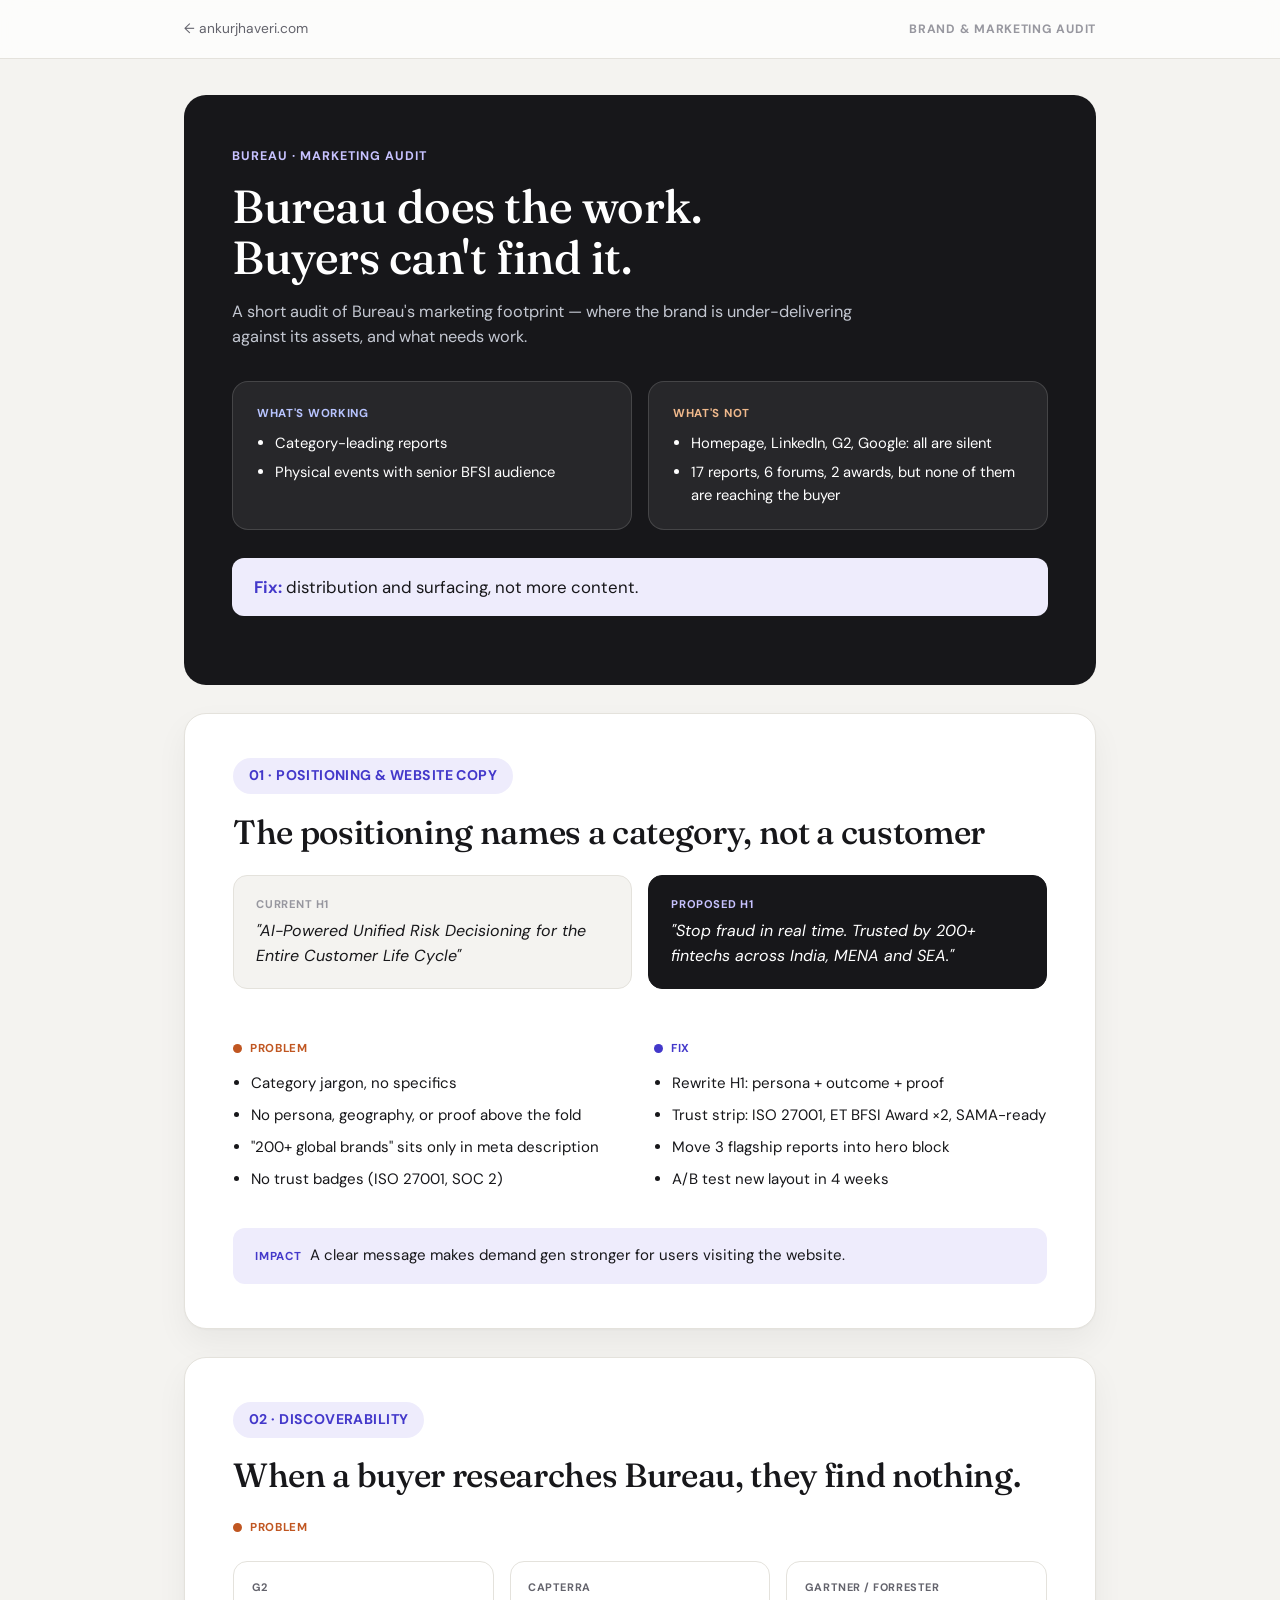
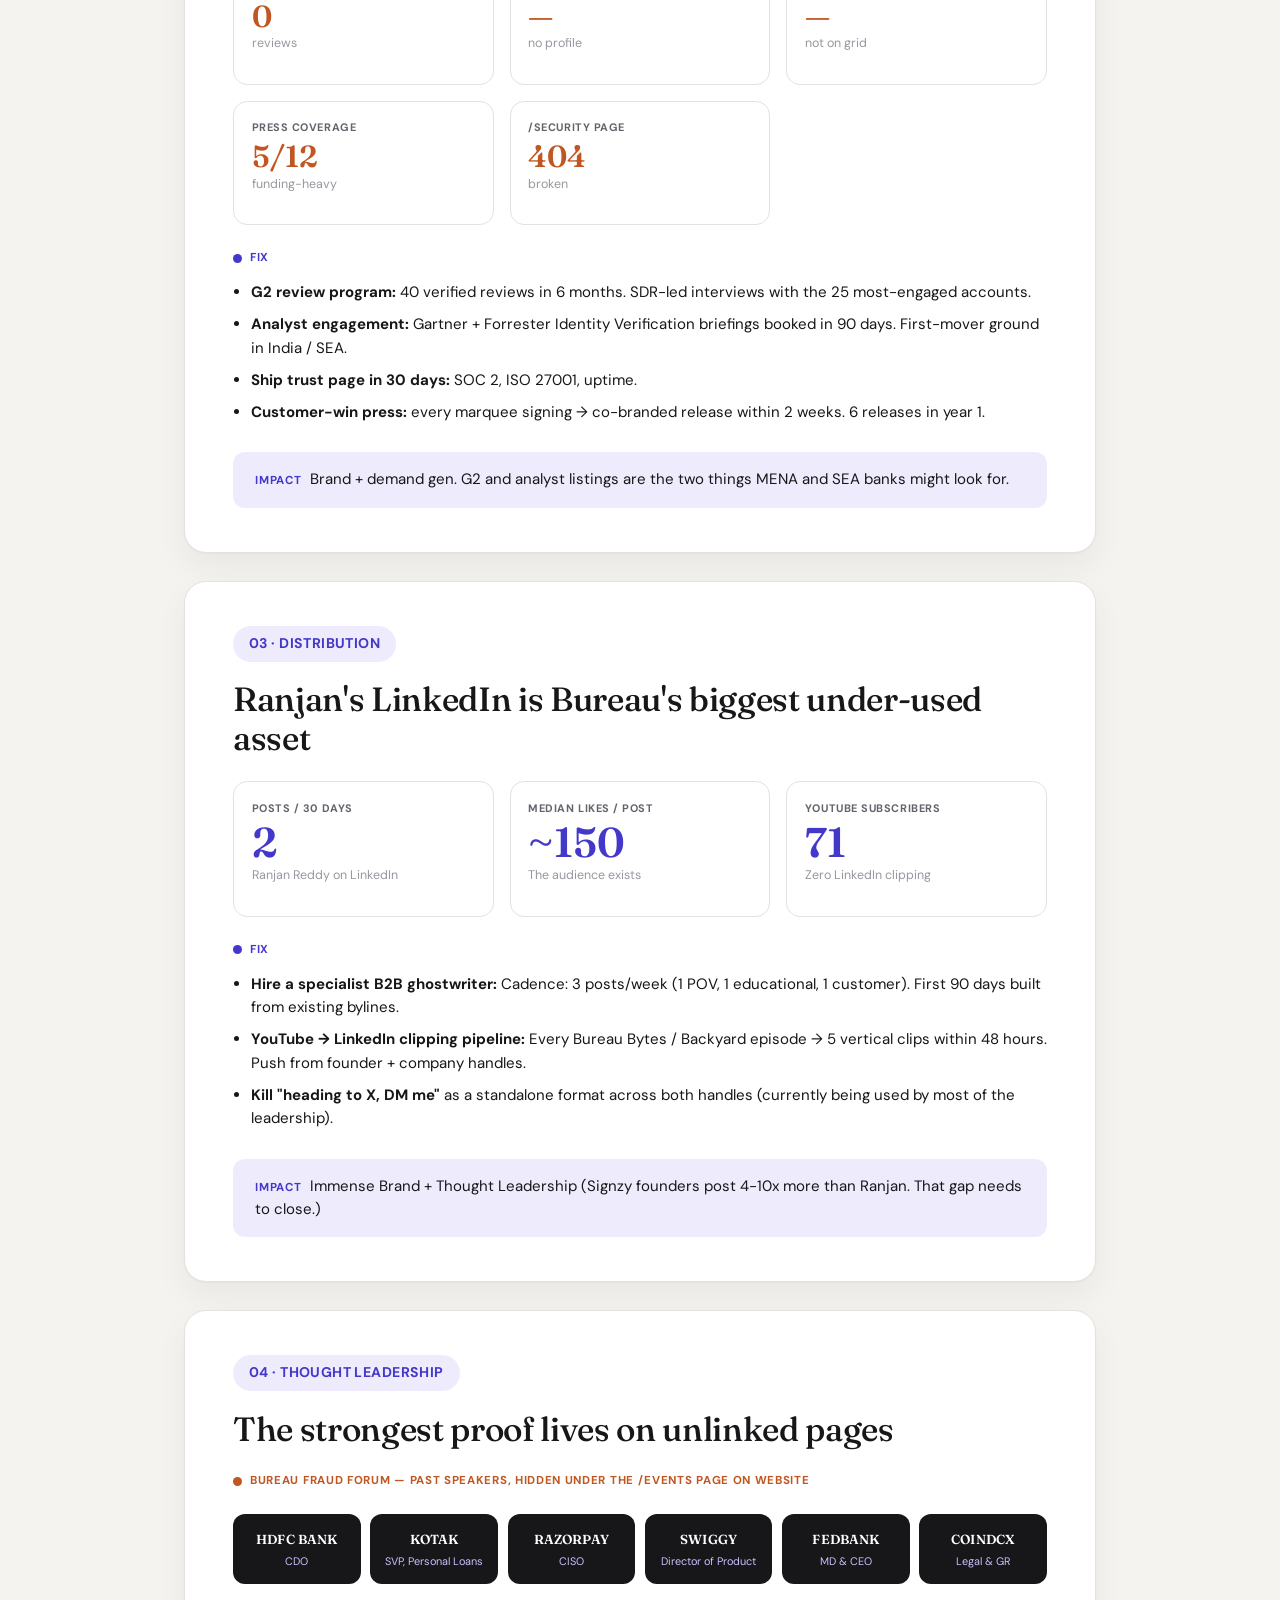
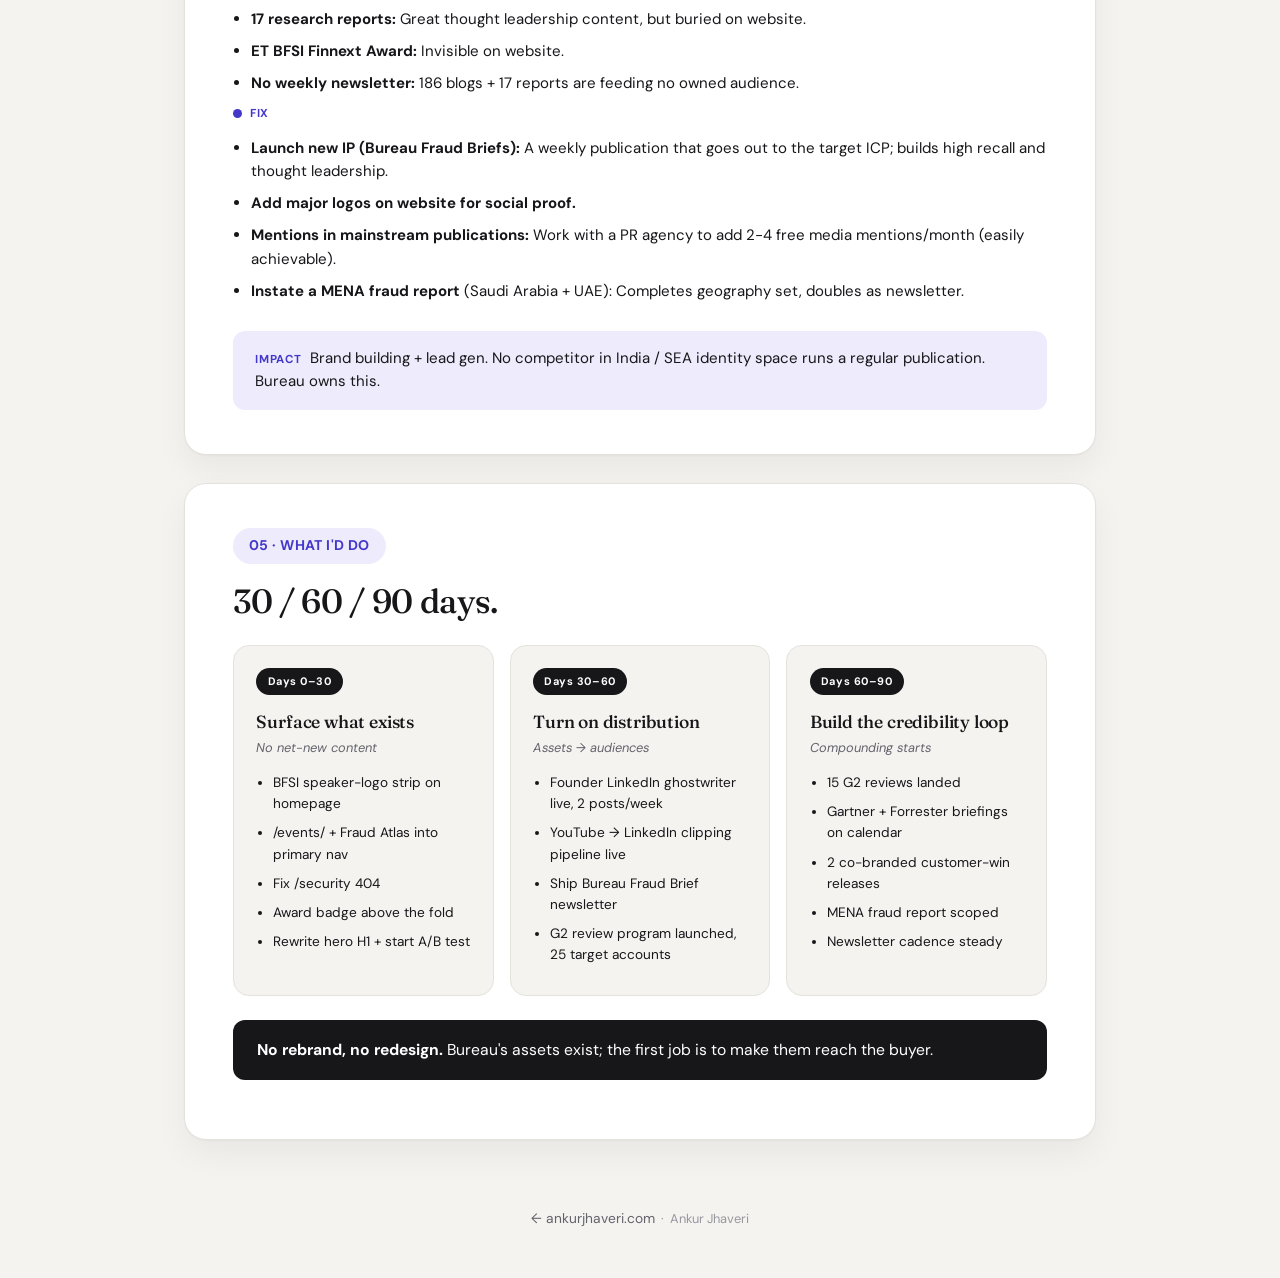
==== brand-audits/bureau/index.html @ 938229e9 "Add Bureau brand & marketing audit page with GA4 tracking" ====
<!DOCTYPE html>
<html lang="en">
<head>
<meta charset="UTF-8">
<meta name="viewport" content="width=device-width, initial-scale=1.0">
<title>Bureau — Brand & Marketing Audit | Ankur Jhaveri</title>
<meta name="description" content="An unsolicited brand and marketing audit of Bureau (bureau.id) — where the brand is under-delivering against its assets, and where I'd start.">
<meta name="robots" content="noindex, nofollow">
<link rel="icon" type="image/svg+xml" href="../../favicon.svg">
<link rel="preconnect" href="https://fonts.googleapis.com">
<link rel="preconnect" href="https://fonts.gstatic.com" crossorigin>
<link href="https://fonts.googleapis.com/css2?family=Fraunces:opsz,wght@9..144,400;9..144,500;9..144,600&family=DM+Sans:wght@400;500;700&display=swap" rel="stylesheet">
<link rel="stylesheet" href="../../style.css">

<!-- Google tag (gtag.js) -->
<script async src="https://www.googletagmanager.com/gtag/js?id=G-BNZ2NQSGBS"></script>
<script>
  window.dataLayer = window.dataLayer || [];
  function gtag(){dataLayer.push(arguments);}
  gtag('js', new Date());
  gtag('config', 'G-BNZ2NQSGBS');
</script>

<style>
  /* ---- Page-specific additions (extends style.css tokens) ---- */
  body.report { background: var(--paper-alt); }

  .report-header {
    position: sticky; top: 0; z-index: 50;
    background: color-mix(in srgb, var(--paper) 88%, transparent);
    backdrop-filter: blur(10px);
    border-bottom: 1px solid var(--line);
  }
  .report-header .header-inner {
    display: flex; align-items: center; justify-content: space-between; height: 58px;
  }
  .back-link { font-size: 0.86rem; color: var(--muted); }
  .back-link:hover { color: var(--accent); }
  .report-tag {
    font-size: 0.76rem; font-weight: 700; letter-spacing: 0.06em;
    text-transform: uppercase; color: var(--faint);
  }

  .report main { max-width: var(--max-width); margin: 0 auto; padding: 2.25rem var(--gap-md) 0; }

  /* Each section reads as its own card/slide, not a continuous scroll */
  .report-section {
    background: #fff;
    border-radius: 22px;
    padding: 2.75rem 3rem;
    margin-bottom: 1.75rem;
    border: 1px solid var(--line);
    box-shadow: 0 1px 2px rgba(23, 23, 26, 0.03), 0 14px 32px rgba(23, 23, 26, 0.05);
  }
  @media (max-width: 780px) { .report-section { padding: 2rem 1.5rem; } }

  /* Section kicker — reads as context before the headline, not a footnote */
  .num-section {
    display: inline-flex; align-items: center; gap: 0.5rem;
    background: var(--accent-soft); color: var(--accent);
    font-size: 0.88rem; font-weight: 700; letter-spacing: 0.03em;
    text-transform: uppercase; padding: 0.45rem 1rem; border-radius: 999px;
    margin: 0 0 1.15rem;
  }

  /* Hero reads as the title slide — dark, sets the whole report's frame */
  .report-hero {
    background: var(--ink); color: #fff;
    border-radius: 22px; padding: 3.25rem 3rem; margin-bottom: 1.75rem;
  }
  @media (max-width: 780px) { .report-hero { padding: 2.25rem 1.5rem; } }
  .report-eyebrow {
    font-size: 0.78rem; font-weight: 700; letter-spacing: 0.08em;
    text-transform: uppercase; color: #c7c2ff; margin: 0 0 0.9rem;
  }
  .report-title {
    font-family: var(--font-head); font-weight: 500; color: #fff;
    font-size: clamp(2rem, 4.5vw, 2.9rem); line-height: 1.1; margin: 0 0 1rem;
  }
  .report-context {
    font-size: 1.02rem; color: #c3c7d1; max-width: 42rem; margin: 0 0 2rem;
  }

  .two-col { display: grid; grid-template-columns: 1fr 1fr; gap: 1rem; margin-bottom: 1.75rem; }
  .info-card {
    padding: 1.4rem 1.5rem; border-radius: 16px;
    background: rgba(255, 255, 255, 0.07); border: 1px solid rgba(255, 255, 255, 0.14);
    color: #fff;
  }
  .info-card.dark .info-card-label { color: #f0b98c; }
  .info-card-label {
    font-size: 0.72rem; font-weight: 700; text-transform: uppercase;
    letter-spacing: 0.06em; color: #b8c4ff; margin: 0 0 0.6rem;
  }
  .info-card ul { margin: 0; padding-left: 1.1rem; font-size: 0.92rem; }
  .info-card li { margin-bottom: 0.4rem; }
  .info-card li:last-child { margin-bottom: 0; }

  .fix-line {
    font-size: 1.05rem; padding: 1rem 1.4rem; border-radius: 12px;
    background: var(--accent-soft); color: var(--ink);
  }
  .fix-line strong { color: var(--accent); }

  .quote-card {
    padding: 1.2rem 1.4rem; border-radius: 14px; border: 1px solid var(--line);
    background: var(--paper-alt); margin-bottom: 1.4rem;
  }
  .quote-card.proposed { background: var(--ink); color: #fff; border-color: var(--ink); }
  .quote-label { font-size: 0.7rem; font-weight: 700; text-transform: uppercase; letter-spacing: 0.05em; color: var(--faint); margin: 0 0 0.4rem; }
  .quote-card.proposed .quote-label { color: #c7c2ff; }
  .quote-text { font-style: italic; font-size: 1rem; margin: 0; }

  .problem-fix-grid { display: grid; grid-template-columns: 1fr 1fr; gap: 1.75rem; margin-top: 1.5rem; }
  @media (max-width: 780px) { .problem-fix-grid, .two-col { grid-template-columns: 1fr; } }

  .col-label {
    font-size: 0.72rem; font-weight: 700; text-transform: uppercase; letter-spacing: 0.06em;
    margin: 0 0 0.9rem; display: flex; align-items: center; gap: 0.5rem;
  }
  .col-label .dot { width: 9px; height: 9px; border-radius: 50%; display: inline-block; }
  .col-label.problem { color: #c05621; }
  .col-label.problem .dot { background: #c05621; }
  .col-label.fix { color: var(--accent); }
  .col-label.fix .dot { background: var(--accent); }

  .plain-list { margin: 0; padding-left: 1.1rem; font-size: 0.94rem; color: var(--ink); }
  .plain-list li { margin-bottom: 0.55rem; }

  .stat-grid { display: grid; grid-template-columns: repeat(3, 1fr); gap: 1rem; margin: 1.5rem 0; }
  .stat-tile {
    padding: 1.1rem; border-radius: 14px; border: 1px solid var(--line); background: #fff;
  }
  .stat-tile-label { font-size: 0.68rem; font-weight: 700; text-transform: uppercase; letter-spacing: 0.05em; color: var(--muted); margin: 0 0 0.3rem; }
  .stat-tile-val { font-family: var(--font-head); font-size: 1.9rem; font-weight: 600; color: #c05621; margin: 0; line-height: 1; }
  .stat-tile-sub { font-size: 0.78rem; color: var(--faint); margin-top: 0.2rem; }
  .stat-tile.big .stat-tile-val { color: var(--accent); font-size: 2.6rem; }
  @media (max-width: 780px) { .stat-grid { grid-template-columns: 1fr 1fr; } }

  .logo-row { display: grid; grid-template-columns: repeat(6, 1fr); gap: 0.6rem; margin: 1.5rem 0; }
  .logo-tile {
    background: var(--ink); color: #fff; border-radius: 12px; padding: 0.9rem 0.6rem;
    text-align: center;
  }
  .logo-tile .name { font-family: var(--font-head); font-weight: 600; font-size: 0.82rem; letter-spacing: 0.01em; }
  .logo-tile .role { font-size: 0.68rem; color: #c7c2ff; margin-top: 0.25rem; }
  @media (max-width: 780px) { .logo-row { grid-template-columns: repeat(2, 1fr); } }

  .impact-strip {
    margin-top: 1.75rem; padding: 1rem 1.4rem; border-radius: 12px;
    background: var(--accent-soft); font-size: 0.94rem;
  }
  .impact-label { font-weight: 700; color: var(--accent); font-size: 0.72rem; letter-spacing: 0.06em; text-transform: uppercase; margin-right: 0.5rem; }

  .plan-grid { display: grid; grid-template-columns: repeat(3, 1fr); gap: 1rem; margin-top: 1.5rem; }
  .plan-card { padding: 1.4rem; border-radius: 16px; border: 1px solid var(--line); background: var(--paper-alt); }
  .plan-pill {
    display: inline-block; background: var(--ink); color: #fff; font-size: 0.68rem;
    font-weight: 700; letter-spacing: 0.05em; padding: 0.3rem 0.7rem; border-radius: 999px; margin-bottom: 0.8rem;
  }
  .plan-card h3 { font-size: 1.1rem; margin: 0 0 0.2rem; }
  .plan-card .plan-note { font-size: 0.8rem; color: var(--muted); font-style: italic; margin: 0 0 0.9rem; }
  .plan-card ul { margin: 0; padding-left: 1.05rem; font-size: 0.85rem; }
  .plan-card li { margin-bottom: 0.5rem; }
  @media (max-width: 780px) { .plan-grid { grid-template-columns: 1fr; } }

  .closing-strip {
    margin-top: 1.5rem; padding: 1.1rem 1.5rem; border-radius: 12px;
    background: var(--ink); color: #fff; font-size: 0.98rem;
  }
  .closing-strip strong { color: #fff; }

  .report-footer {
    padding: 2.5rem 0 3rem; text-align: center; font-size: 0.8rem; color: var(--faint);
  }
</style>
</head>
<body class="report">

<header class="report-header">
  <div class="header-inner container">
    <a href="../../index.html" class="back-link">&larr; ankurjhaveri.com</a>
    <span class="report-tag">Brand &amp; Marketing Audit</span>
  </div>
</header>

<main>

  <!-- INTRO -->
  <section class="report-hero">
    <p class="report-eyebrow">Bureau &middot; Marketing Audit</p>
    <h1 class="report-title">Bureau does the work.<br>Buyers can't find it.</h1>
    <p class="report-context">A short audit of Bureau's marketing footprint — where the brand is under-delivering against its assets, and what needs work.</p>

    <div class="two-col">
      <div class="info-card">
        <p class="info-card-label">What's working</p>
        <ul>
          <li>Category-leading reports</li>
          <li>Physical events with senior BFSI audience</li>
        </ul>
      </div>
      <div class="info-card dark">
        <p class="info-card-label">What's not</p>
        <ul>
          <li>Homepage, LinkedIn, G2, Google: all are silent</li>
          <li>17 reports, 6 forums, 2 awards, but none of them are reaching the buyer</li>
        </ul>
      </div>
    </div>

    <p class="fix-line"><strong>Fix:</strong> distribution and surfacing, not more content.</p>
  </section>

  <!-- WEBSITE COPY -->
  <section class="report-section">
    <p class="num-section">01 &middot; Positioning &amp; Website Copy</p>
    <h2 class="headline">The positioning names a category, not a customer</h2>

    <div class="two-col" style="margin-top: 1.5rem;">
      <div class="quote-card">
        <p class="quote-label">Current H1</p>
        <p class="quote-text">"AI-Powered Unified Risk Decisioning for the Entire Customer Life Cycle"</p>
      </div>
      <div class="quote-card proposed">
        <p class="quote-label">Proposed H1</p>
        <p class="quote-text">"Stop fraud in real time. Trusted by 200+ fintechs across India, MENA and SEA."</p>
      </div>
    </div>

    <div class="problem-fix-grid">
      <div>
        <p class="col-label problem"><span class="dot"></span>Problem</p>
        <ul class="plain-list">
          <li>Category jargon, no specifics</li>
          <li>No persona, geography, or proof above the fold</li>
          <li>"200+ global brands" sits only in meta description</li>
          <li>No trust badges (ISO 27001, SOC 2)</li>
        </ul>
      </div>
      <div>
        <p class="col-label fix"><span class="dot"></span>Fix</p>
        <ul class="plain-list">
          <li>Rewrite H1: persona + outcome + proof</li>
          <li>Trust strip: ISO 27001, ET BFSI Award &times;2, SAMA-ready</li>
          <li>Move 3 flagship reports into hero block</li>
          <li>A/B test new layout in 4 weeks</li>
        </ul>
      </div>
    </div>

    <div class="impact-strip">
      <span class="impact-label">Impact</span>A clear message makes demand gen stronger for users visiting the website.
    </div>
  </section>

  <!-- DISCOVERABILITY -->
  <section class="report-section">
    <p class="num-section">02 &middot; Discoverability</p>
    <h2 class="headline">When a buyer researches Bureau, they find nothing.</h2>

    <p class="col-label problem" style="margin-top: 1.5rem;"><span class="dot"></span>Problem</p>
    <div class="stat-grid">
      <div class="stat-tile"><p class="stat-tile-label">G2</p><p class="stat-tile-val">0</p><p class="stat-tile-sub">reviews</p></div>
      <div class="stat-tile"><p class="stat-tile-label">Capterra</p><p class="stat-tile-val">&mdash;</p><p class="stat-tile-sub">no profile</p></div>
      <div class="stat-tile"><p class="stat-tile-label">Gartner / Forrester</p><p class="stat-tile-val">&mdash;</p><p class="stat-tile-sub">not on grid</p></div>
      <div class="stat-tile"><p class="stat-tile-label">Press coverage</p><p class="stat-tile-val">5/12</p><p class="stat-tile-sub">funding-heavy</p></div>
      <div class="stat-tile"><p class="stat-tile-label">/security page</p><p class="stat-tile-val">404</p><p class="stat-tile-sub">broken</p></div>
    </div>

    <p class="col-label fix"><span class="dot"></span>Fix</p>
    <ul class="plain-list">
      <li><strong>G2 review program:</strong> 40 verified reviews in 6 months. SDR-led interviews with the 25 most-engaged accounts.</li>
      <li><strong>Analyst engagement:</strong> Gartner + Forrester Identity Verification briefings booked in 90 days. First-mover ground in India / SEA.</li>
      <li><strong>Ship trust page in 30 days:</strong> SOC 2, ISO 27001, uptime.</li>
      <li><strong>Customer-win press:</strong> every marquee signing &rarr; co-branded release within 2 weeks. 6 releases in year 1.</li>
    </ul>

    <div class="impact-strip">
      <span class="impact-label">Impact</span>Brand + demand gen. G2 and analyst listings are the two things MENA and SEA banks might look for.
    </div>
  </section>

  <!-- DISTRIBUTION -->
  <section class="report-section">
    <p class="num-section">03 &middot; Distribution</p>
    <h2 class="headline">Ranjan's LinkedIn is Bureau's biggest under-used asset</h2>

    <div class="stat-grid" style="margin-top: 1.5rem;">
      <div class="stat-tile big"><p class="stat-tile-label">Posts / 30 days</p><p class="stat-tile-val">2</p><p class="stat-tile-sub">Ranjan Reddy on LinkedIn</p></div>
      <div class="stat-tile big"><p class="stat-tile-label">Median likes / post</p><p class="stat-tile-val">~150</p><p class="stat-tile-sub">The audience exists</p></div>
      <div class="stat-tile big"><p class="stat-tile-label">YouTube subscribers</p><p class="stat-tile-val">71</p><p class="stat-tile-sub">Zero LinkedIn clipping</p></div>
    </div>

    <p class="col-label fix"><span class="dot"></span>Fix</p>
    <ul class="plain-list">
      <li><strong>Hire a specialist B2B ghostwriter:</strong> Cadence: 3 posts/week (1 POV, 1 educational, 1 customer). First 90 days built from existing bylines.</li>
      <li><strong>YouTube &rarr; LinkedIn clipping pipeline:</strong> Every Bureau Bytes / Backyard episode &rarr; 5 vertical clips within 48 hours. Push from founder + company handles.</li>
      <li><strong>Kill "heading to X, DM me"</strong> as a standalone format across both handles (currently being used by most of the leadership).</li>
    </ul>

    <div class="impact-strip">
      <span class="impact-label">Impact</span>Immense Brand + Thought Leadership (Signzy founders post 4-10x more than Ranjan. That gap needs to close.)
    </div>
  </section>

  <!-- THOUGHT LEADERSHIP -->
  <section class="report-section">
    <p class="num-section">04 &middot; Thought Leadership</p>
    <h2 class="headline">The strongest proof lives on unlinked pages</h2>

    <p class="col-label problem" style="margin-top: 1.5rem;"><span class="dot"></span>Bureau Fraud Forum — past speakers, hidden under the /events page on website</p>
    <div class="logo-row">
      <div class="logo-tile"><div class="name">HDFC BANK</div><div class="role">CDO</div></div>
      <div class="logo-tile"><div class="name">KOTAK</div><div class="role">SVP, Personal Loans</div></div>
      <div class="logo-tile"><div class="name">RAZORPAY</div><div class="role">CISO</div></div>
      <div class="logo-tile"><div class="name">SWIGGY</div><div class="role">Director of Product</div></div>
      <div class="logo-tile"><div class="name">FEDBANK</div><div class="role">MD &amp; CEO</div></div>
      <div class="logo-tile"><div class="name">COINDCX</div><div class="role">Legal &amp; GR</div></div>
    </div>

    <ul class="plain-list">
      <li><strong>17 research reports:</strong> Great thought leadership content, but buried on website.</li>
      <li><strong>ET BFSI Finnext Award:</strong> Invisible on website.</li>
      <li><strong>No weekly newsletter:</strong> 186 blogs + 17 reports are feeding no owned audience.</li>
    </ul>

    <p class="col-label fix"><span class="dot"></span>Fix</p>
    <ul class="plain-list">
      <li><strong>Launch new IP (Bureau Fraud Briefs):</strong> A weekly publication that goes out to the target ICP; builds high recall and thought leadership.</li>
      <li><strong>Add major logos on website for social proof.</strong></li>
      <li><strong>Mentions in mainstream publications:</strong> Work with a PR agency to add 2-4 free media mentions/month (easily achievable).</li>
      <li><strong>Instate a MENA fraud report</strong> (Saudi Arabia + UAE): Completes geography set, doubles as newsletter.</li>
    </ul>

    <div class="impact-strip">
      <span class="impact-label">Impact</span>Brand building + lead gen. No competitor in India / SEA identity space runs a regular publication. Bureau owns this.
    </div>
  </section>

  <!-- 30/60/90 -->
  <section class="report-section">
    <p class="num-section">05 &middot; What I'd Do</p>
    <h2 class="headline">30 / 60 / 90 days.</h2>

    <div class="plan-grid">
      <div class="plan-card">
        <span class="plan-pill">Days 0–30</span>
        <h3>Surface what exists</h3>
        <p class="plan-note">No net-new content</p>
        <ul>
          <li>BFSI speaker-logo strip on homepage</li>
          <li>/events/ + Fraud Atlas into primary nav</li>
          <li>Fix /security 404</li>
          <li>Award badge above the fold</li>
          <li>Rewrite hero H1 + start A/B test</li>
        </ul>
      </div>
      <div class="plan-card">
        <span class="plan-pill">Days 30–60</span>
        <h3>Turn on distribution</h3>
        <p class="plan-note">Assets &rarr; audiences</p>
        <ul>
          <li>Founder LinkedIn ghostwriter live, 2 posts/week</li>
          <li>YouTube &rarr; LinkedIn clipping pipeline live</li>
          <li>Ship Bureau Fraud Brief newsletter</li>
          <li>G2 review program launched, 25 target accounts</li>
        </ul>
      </div>
      <div class="plan-card">
        <span class="plan-pill">Days 60–90</span>
        <h3>Build the credibility loop</h3>
        <p class="plan-note">Compounding starts</p>
        <ul>
          <li>15 G2 reviews landed</li>
          <li>Gartner + Forrester briefings on calendar</li>
          <li>2 co-branded customer-win releases</li>
          <li>MENA fraud report scoped</li>
          <li>Newsletter cadence steady</li>
        </ul>
      </div>
    </div>

    <p class="closing-strip"><strong>No rebrand, no redesign.</strong> Bureau's assets exist; the first job is to make them reach the buyer.</p>
  </section>

  <div class="report-footer">
    <a href="../../index.html" class="back-link">&larr; ankurjhaveri.com</a>
    &nbsp;&middot;&nbsp; Ankur Jhaveri
  </div>

</main>

</body>
</html>
---- style.css ----
/* ---------- Reset & tokens ---------- */
*, *::before, *::after { box-sizing: border-box; }
html { scroll-behavior: smooth; }
body { margin: 0; }
img { max-width: 100%; display: block; }

:root {
  --ink: #17171a;
  --muted: #63636c;
  --faint: #97979f;
  --paper: #fdfdfc;
  --paper-alt: #f4f3f0;
  --line: #e4e2dc;
  --accent: #4338ca;
  --accent-soft: #eeecfc;
  --font-head: 'Fraunces', Georgia, serif;
  --font-body: 'DM Sans', -apple-system, sans-serif;

  --max-width: 960px;
  --gap-xs: 0.5rem;
  --gap-sm: 1rem;
  --gap-md: 1.5rem;
  --gap-lg: 2.25rem;
  --pad-section: 3.25rem;
}

body {
  font-family: var(--font-body);
  background: var(--paper);
  color: var(--ink);
  line-height: 1.55;
  font-weight: 400;
  -webkit-font-smoothing: antialiased;
}

.container {
  max-width: var(--max-width);
  margin: 0 auto;
  padding: 0 var(--gap-md);
}

a { color: inherit; text-decoration: none; }

h1, h2, h3 {
  font-family: var(--font-head);
  font-weight: 500;
  letter-spacing: -0.01em;
  margin: 0;
}

/* Fraunces' default "J" has a pronounced curled descender that reads as
   crooked at display sizes; swap just that glyph for a conventional serif. */
.j-alt { font-family: Georgia, 'Times New Roman', serif; }

/* ---------- Header ---------- */
.site-header {
  position: sticky;
  top: 0;
  z-index: 50;
  background: color-mix(in srgb, var(--paper) 88%, transparent);
  backdrop-filter: blur(10px);
  border-bottom: 1px solid var(--line);
}

.header-inner {
  display: flex;
  align-items: center;
  justify-content: space-between;
  height: 58px;
}

.logo {
  font-family: var(--font-head);
  font-weight: 600;
  font-size: 1.15rem;
}

.nav {
  display: flex;
  align-items: center;
  gap: var(--gap-lg);
  font-size: 0.88rem;
}

.nav a { color: var(--muted); transition: color 0.15s ease; }
.nav a:hover, .nav a.active { color: var(--ink); }

.nav-toggle {
  display: none;
  flex-direction: column;
  justify-content: center;
  gap: 5px;
  width: 30px;
  height: 30px;
  background: none;
  border: none;
  cursor: pointer;
  padding: 0;
}

.nav-toggle span {
  display: block;
  height: 2px;
  background: var(--ink);
  border-radius: 2px;
}

/* ---------- Fade-slide system ---------- */
.slides {
  position: relative;
  height: calc(100vh - 58px);
  height: calc(100dvh - 58px);
  overflow: hidden;
  overscroll-behavior: none;
}

.slide {
  position: absolute;
  inset: 0;
  display: flex;
  align-items: center;
  padding: var(--pad-section) 0;
  opacity: 0;
  visibility: hidden;
  overflow-y: auto;
  overscroll-behavior: contain;
  transition: opacity 0.6s ease;
}

.slide.active { opacity: 1; visibility: visible; z-index: 1; }

.slide .container { width: 100%; }

.slide-dots {
  position: fixed;
  right: 1.5rem;
  top: 50%;
  transform: translateY(-50%);
  display: flex;
  flex-direction: column;
  gap: 0.6rem;
  z-index: 40;
}

.slide-dot {
  width: 8px;
  height: 8px;
  border-radius: 50%;
  background: var(--line);
  border: none;
  padding: 0;
  cursor: pointer;
  transition: background 0.2s ease, transform 0.2s ease;
}

.slide-dot:hover { transform: scale(1.2); }
.slide-dot.active { background: var(--ink); transform: scale(1.3); }

.kicker {
  font-size: 0.78rem;
  font-weight: 700;
  letter-spacing: 0.08em;
  text-transform: uppercase;
  color: var(--accent);
  margin: 0 0 0.6rem;
}

.headline {
  font-size: clamp(1.6rem, 3vw, 2.1rem);
  margin: 0 0 0.75rem;
  line-height: 1.15;
}

.lede {
  font-size: 1rem;
  color: var(--muted);
  margin: 0;
}

/* ---------- Hero ---------- */
.hero {
  flex-direction: column;
  justify-content: center;
  gap: var(--gap-lg);
}

.hero-inner {
  display: flex;
  align-items: center;
  justify-content: space-between;
  gap: var(--gap-lg);
  width: 100%;
}

.hero-text { flex: 1; min-width: 0; }

.hero-photo {
  flex-shrink: 0;
  width: 190px;
  height: 190px;
  border-radius: 50%;
  overflow: hidden;
  border: 1px solid var(--line);
}

.hero-photo img { width: 100%; height: 100%; object-fit: cover; }

.hero h1 {
  font-size: clamp(2.1rem, 4.2vw, 2.9rem);
  margin-bottom: 0.4rem;
}

.hero-role {
  font-size: 1.02rem;
  color: var(--muted);
  margin: 0 0 0.6rem;
}

.hero-sub {
  font-size: 0.98rem;
  color: var(--muted);
  margin: 0 0 1.25rem;
}

.hero-actions { display: flex; gap: var(--gap-sm); flex-wrap: wrap; }

/* ---------- Brand strip ---------- */
.brand-strip { margin-top: 2.25rem; }

.brand-strip .kicker {
  margin: 0 0 0.85rem;
  color: var(--faint);
  font-size: 0.72rem;
}

.brand-row {
  display: flex;
  align-items: center;
  gap: 1.75rem;
  flex-wrap: wrap;
}

.brand-logo { max-height: 26px; width: auto; }

.brand-text {
  font-family: var(--font-head);
  font-weight: 600;
  font-size: 1.05rem;
  color: var(--ink);
}

/* ---------- Buttons & links ---------- */
.btn {
  display: inline-flex;
  align-items: center;
  gap: 0.4rem;
  padding: 0.8rem 1.6rem;
  border-radius: 999px;
  font-weight: 500;
  font-size: 0.88rem;
  letter-spacing: 0.01em;
  border: 1px solid var(--line);
  background: transparent;
  color: var(--ink);
  transition: background 0.25s ease, color 0.25s ease, border-color 0.25s ease, transform 0.25s ease, box-shadow 0.25s ease;
}

.btn:hover {
  background: var(--ink);
  color: #fff;
  border-color: var(--ink);
  transform: translateY(-1px);
  box-shadow: 0 6px 16px rgba(23, 23, 26, 0.14);
}

.btn-primary { background: var(--ink); color: #fff; border-color: var(--ink); }
.btn-primary:hover { background: var(--ink); box-shadow: 0 6px 16px rgba(23, 23, 26, 0.2); }

.btn-secondary { background: transparent; color: var(--ink); border: 1px solid var(--line); }

.text-link {
  display: inline-block;
  font-size: 0.86rem;
  font-weight: 600;
  color: var(--accent);
  margin-right: var(--gap-sm);
  transition: opacity 0.15s ease;
}

.text-link:last-child { margin-right: 0; }
.text-link:hover { opacity: 0.7; text-decoration: underline; }

.inline-links { display: flex; align-items: center; gap: 0.5rem; flex-wrap: wrap; }
.inline-links .text-link { margin-right: 0; }
.sep { color: var(--line); font-weight: 600; }

/* ---------- Card grid (shared modern card component) ---------- */
.card-grid {
  display: grid;
  grid-template-columns: repeat(3, 1fr);
  gap: 1rem;
  margin-top: var(--gap-md);
}

.card-grid-2col { grid-template-columns: repeat(2, 1fr); }

.card {
  padding: 1.5rem;
  border-radius: 16px;
  background: #ffffff;
  border: 1px solid var(--line);
  box-shadow: 0 1px 2px rgba(23, 23, 26, 0.03), 0 8px 20px rgba(23, 23, 26, 0.05);
  display: flex;
  flex-direction: column;
  gap: 0.4rem;
  transition: transform 0.2s ease, box-shadow 0.2s ease, border-color 0.2s ease;
}

.card:hover {
  transform: translateY(-3px);
  border-color: color-mix(in srgb, var(--accent) 30%, var(--line));
  box-shadow: 0 2px 4px rgba(23, 23, 26, 0.04), 0 16px 32px rgba(23, 23, 26, 0.1);
}

.card h3 { font-size: 1.05rem; margin-top: 0.1rem; }
.card p { font-size: 0.87rem; color: var(--muted); flex: 1; margin: 0 0 0.3rem; }

.contact .card p { line-height: 1.4; max-width: 15rem; }

.cell-num {
  font-family: var(--font-head);
  font-weight: 600;
  font-size: 1.3rem;
  color: var(--faint);
}

.cell-kicker {
  font-size: 0.72rem;
  font-weight: 700;
  text-transform: uppercase;
  letter-spacing: 0.06em;
  color: var(--accent);
}

.cell-arrow { font-size: 0.82rem; font-weight: 600; color: var(--accent); margin-top: 0.2rem; }

/* ---------- Footer (nested in contact slide) ---------- */
.footer-mini {
  margin: var(--gap-lg) 0 0;
  font-size: 0.78rem;
  color: var(--faint);
}

.footer-mini a:hover { color: var(--accent); }

/* ---------- Responsive ---------- */
@media (max-width: 780px) {
  .nav {
    position: fixed;
    top: 58px;
    left: 0;
    right: 0;
    background: var(--paper);
    border-bottom: 1px solid var(--line);
    flex-direction: column;
    align-items: flex-start;
    padding: var(--gap-md);
    gap: var(--gap-sm);
    transform: translateY(-150%);
    opacity: 0;
    transition: transform 0.2s ease, opacity 0.2s ease;
  }

  .nav.open { transform: translateY(0); opacity: 1; }
  .nav-toggle { display: flex; }

  /* Desktop keeps the fade-slide fold effect; mobile just scrolls normally —
     sections stack in natural document flow instead of being fixed-height,
     absolutely-positioned, opacity-toggled "pages". Sidesteps every mobile
     viewport/touch edge case at once instead of chasing them individually. */
  .slides {
    position: static;
    height: auto;
    overflow: visible;
    overscroll-behavior: auto;
  }

  .slide {
    position: static;
    opacity: 1;
    visibility: visible;
    padding: 2.5rem 0;
    overflow-y: visible;
    overscroll-behavior: auto;
    transition: none;
  }

  .slide + .slide { border-top: 1px solid var(--line); }

  .slide-dots { display: none; }

  .hero-inner { flex-direction: column-reverse; text-align: center; }
  .hero-actions { justify-content: center; }
  .hero-photo { width: 140px; height: 140px; border-radius: 50%; }

  .brand-row { gap: var(--gap-md); }

  .card-grid, .card-grid-2col { grid-template-columns: 1fr; }
}
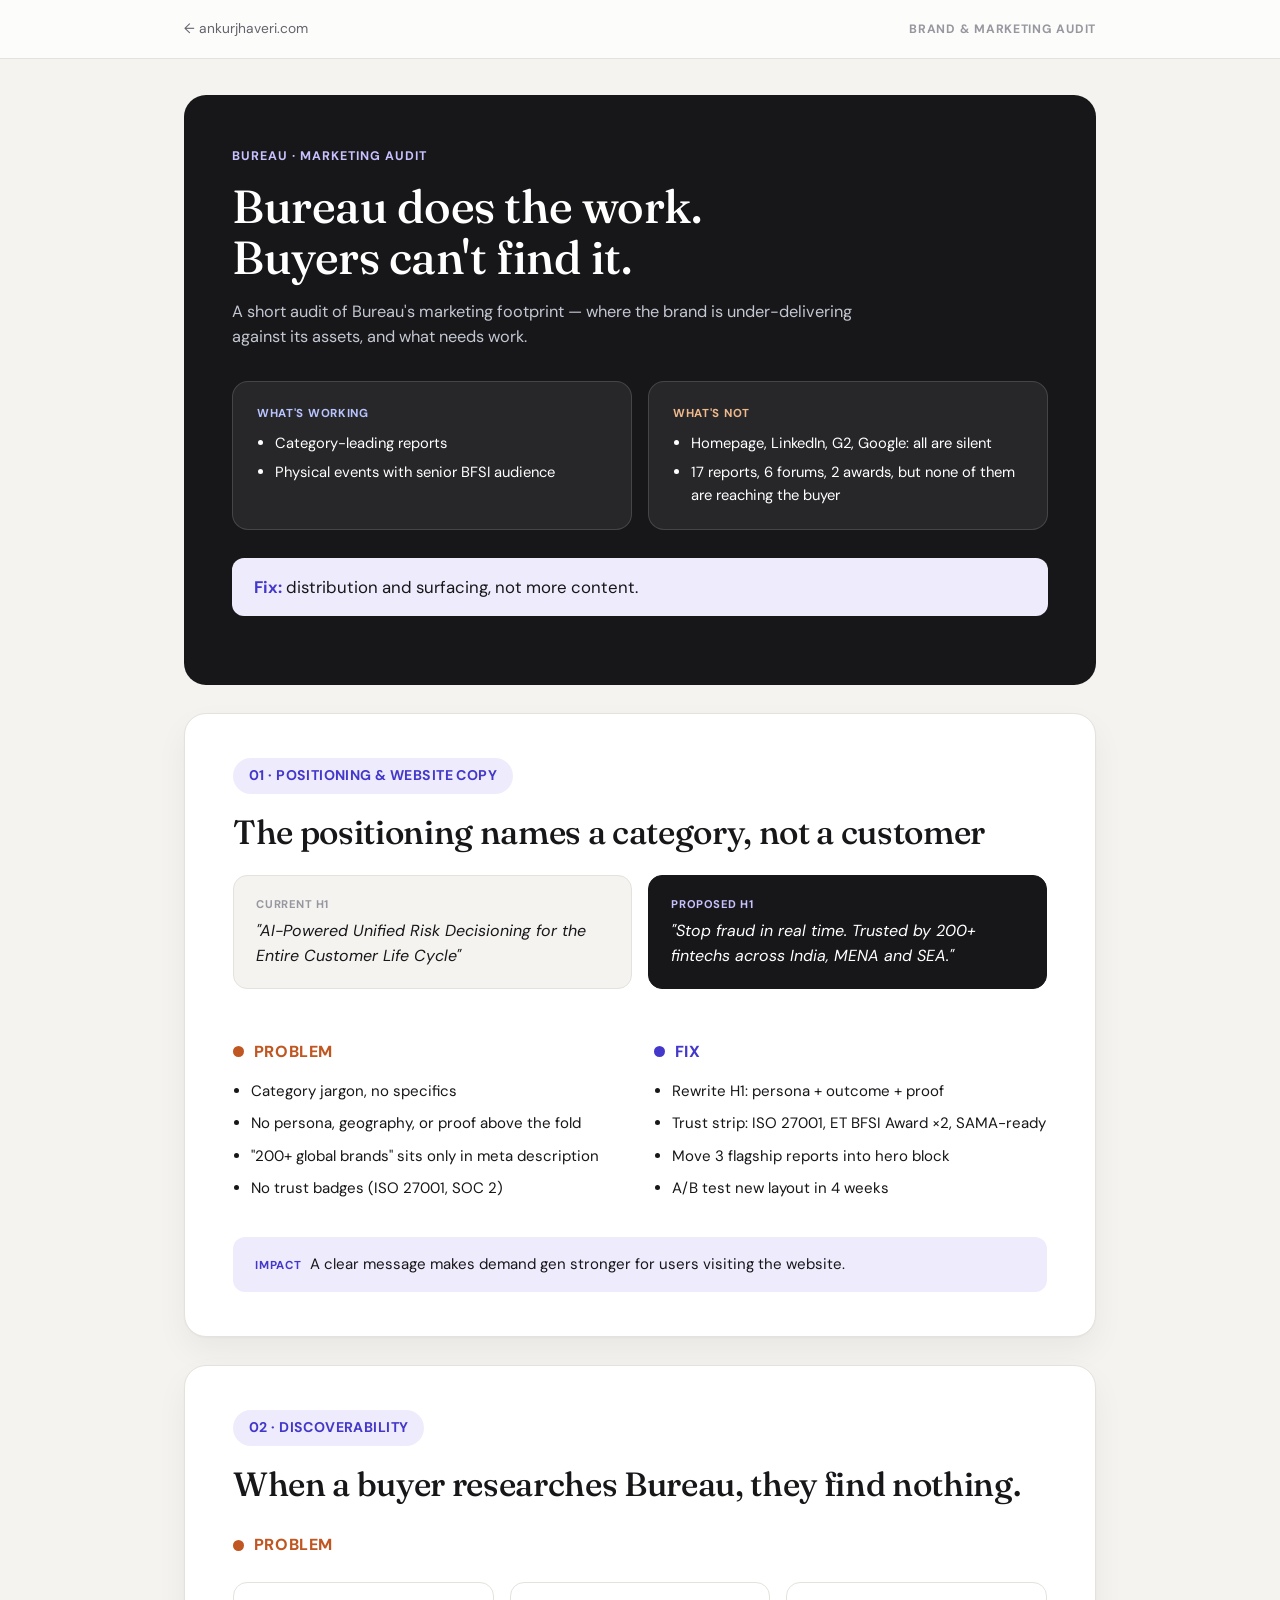
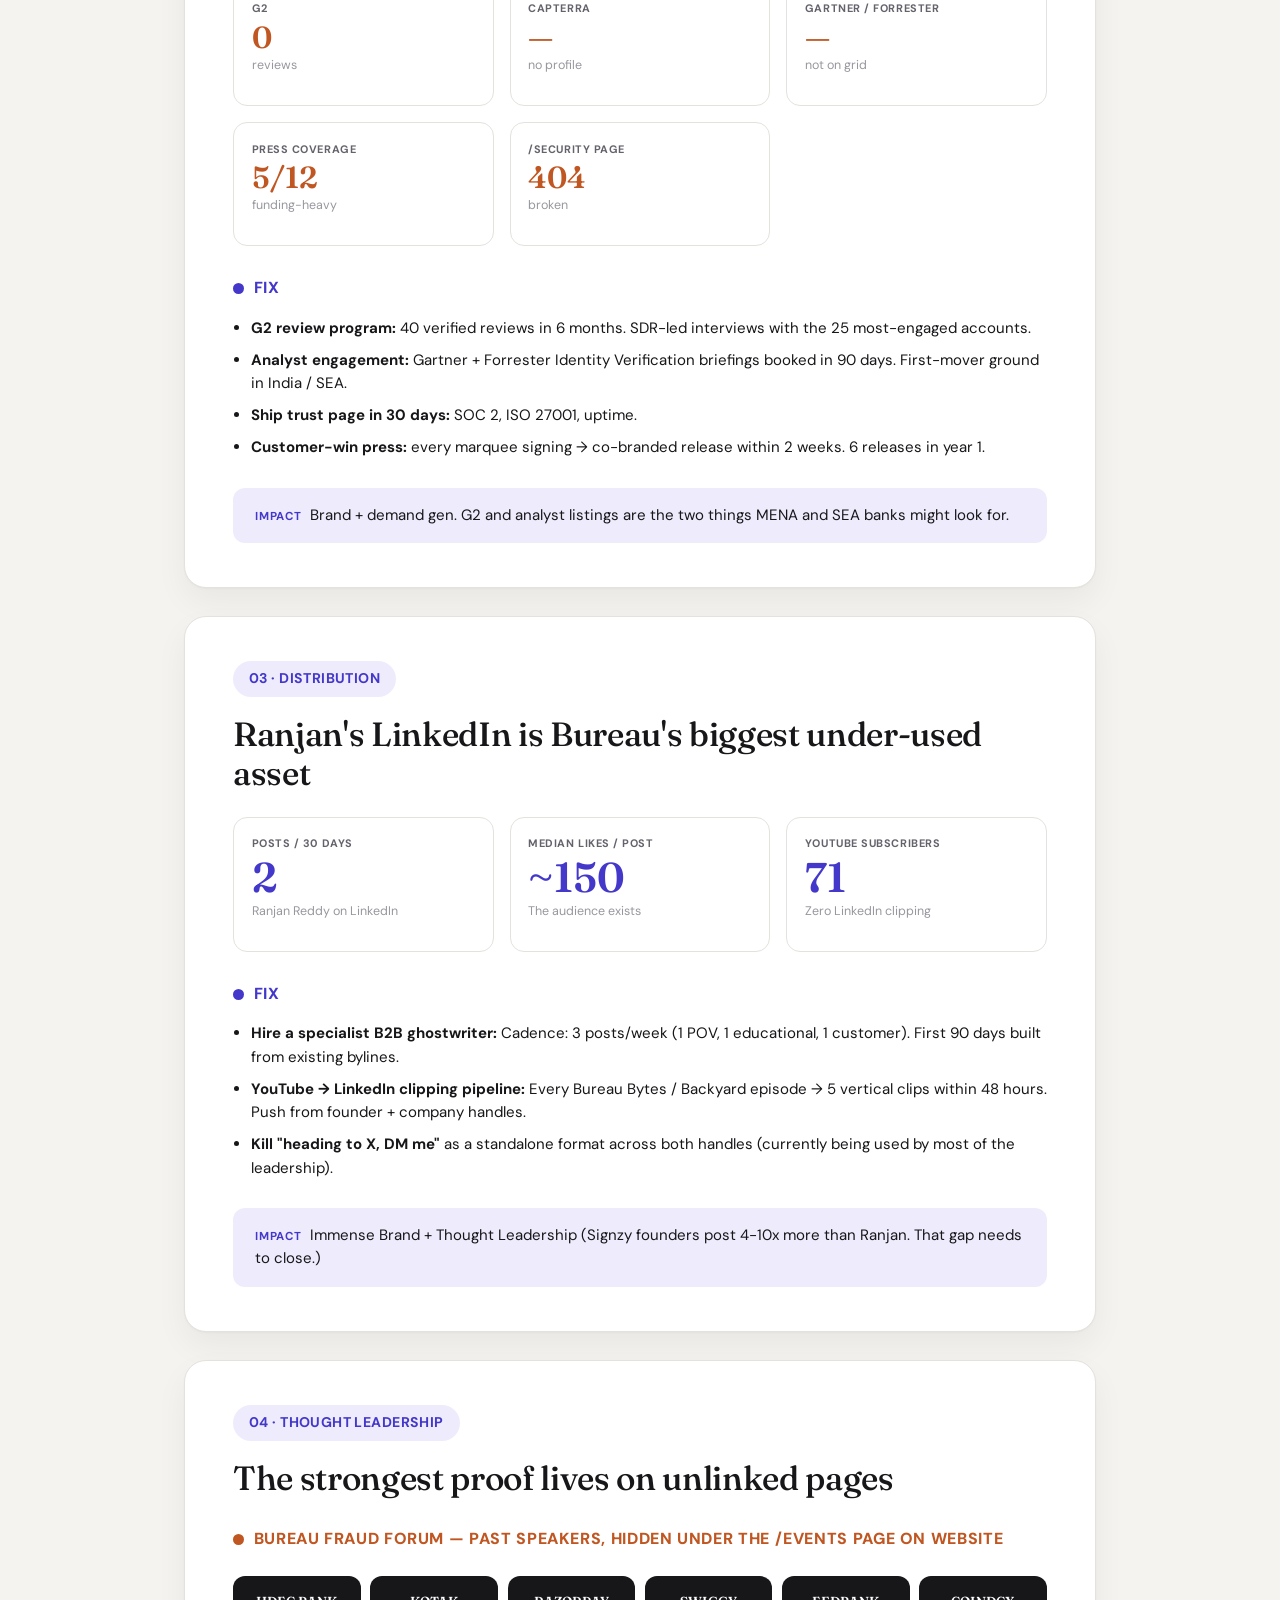
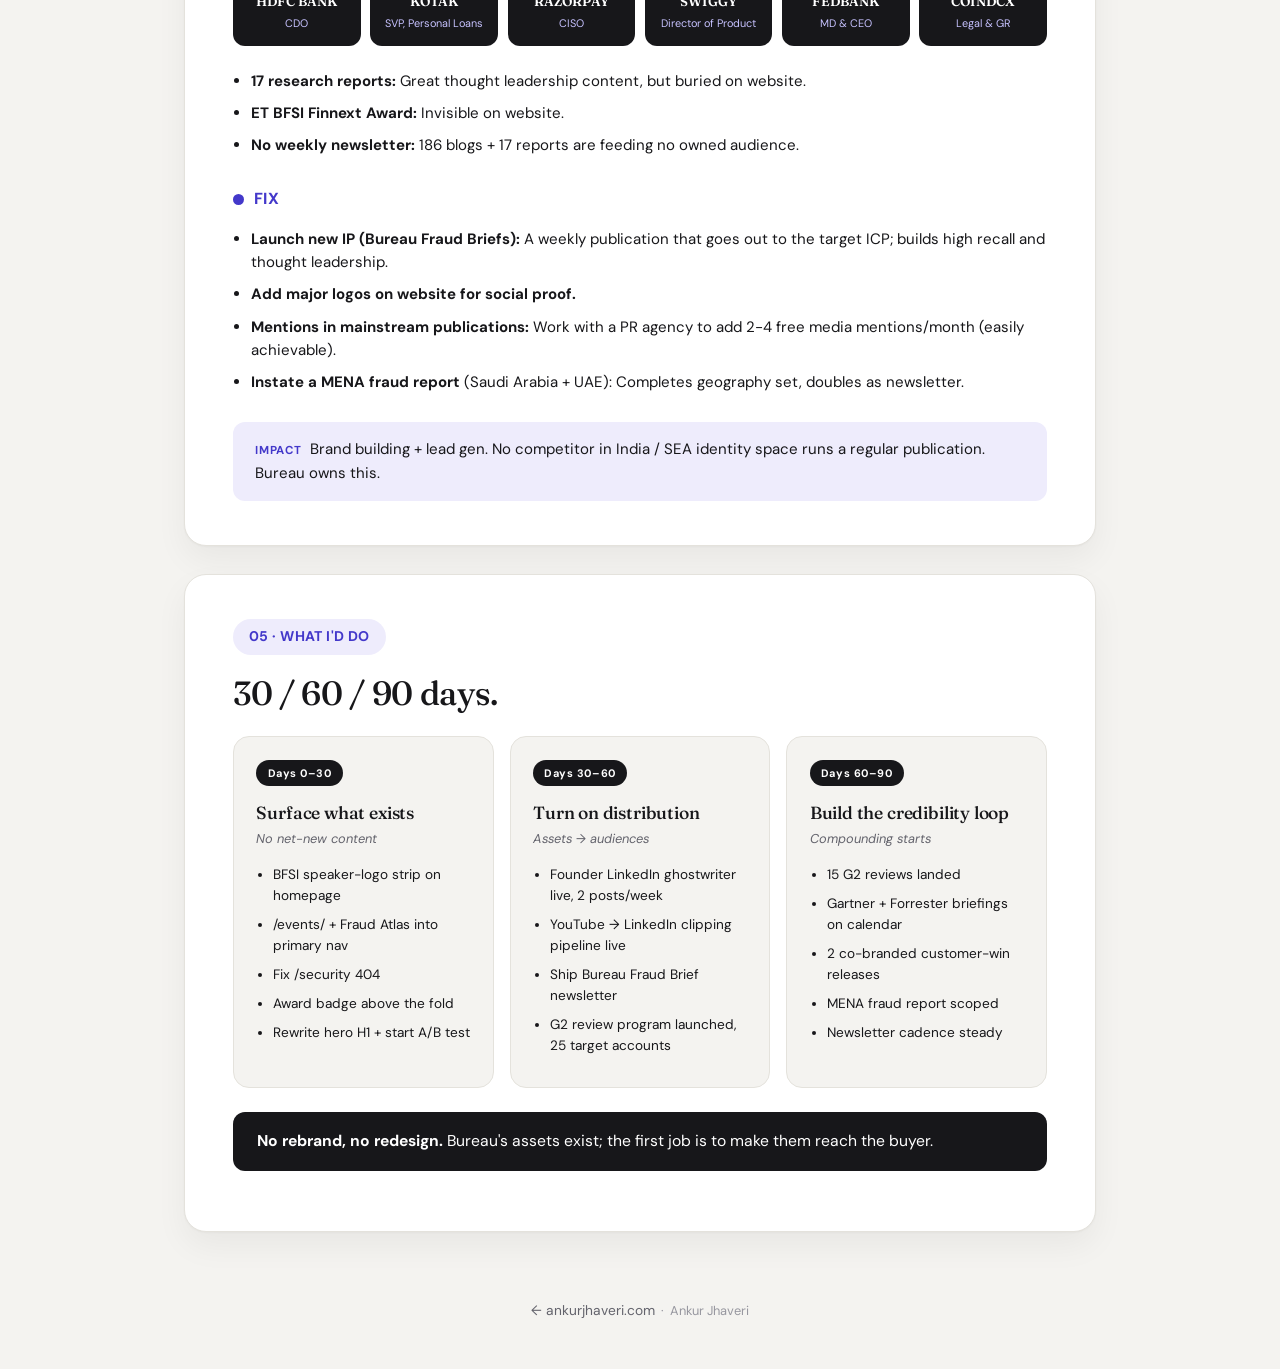
==== commit eda7e192: "Make Problem/Fix labels more conspicuous on Bureau audit page" ====
--- a/brand-audits/bureau/index.html
+++ b/brand-audits/bureau/index.html
@@ -115,10 +115,11 @@
   @media (max-width: 780px) { .problem-fix-grid, .two-col { grid-template-columns: 1fr; } }
 
   .col-label {
-    font-size: 0.72rem; font-weight: 700; text-transform: uppercase; letter-spacing: 0.06em;
-    margin: 0 0 0.9rem; display: flex; align-items: center; gap: 0.5rem;
-  }
-  .col-label .dot { width: 9px; height: 9px; border-radius: 50%; display: inline-block; }
+    font-size: 1rem; font-weight: 800; text-transform: uppercase; letter-spacing: 0.04em;
+    margin: 1.85rem 0 1rem; display: flex; align-items: center; gap: 0.6rem;
+  }
+  .col-label:first-child { margin-top: 0; }
+  .col-label .dot { width: 11px; height: 11px; border-radius: 50%; display: inline-block; flex-shrink: 0; }
   .col-label.problem { color: #c05621; }
   .col-label.problem .dot { background: #c05621; }
   .col-label.fix { color: var(--accent); }
@@ -259,7 +260,7 @@
     <p class="num-section">02 &middot; Discoverability</p>
     <h2 class="headline">When a buyer researches Bureau, they find nothing.</h2>
 
-    <p class="col-label problem" style="margin-top: 1.5rem;"><span class="dot"></span>Problem</p>
+    <p class="col-label problem"><span class="dot"></span>Problem</p>
     <div class="stat-grid">
       <div class="stat-tile"><p class="stat-tile-label">G2</p><p class="stat-tile-val">0</p><p class="stat-tile-sub">reviews</p></div>
       <div class="stat-tile"><p class="stat-tile-label">Capterra</p><p class="stat-tile-val">&mdash;</p><p class="stat-tile-sub">no profile</p></div>
@@ -309,7 +310,7 @@
     <p class="num-section">04 &middot; Thought Leadership</p>
     <h2 class="headline">The strongest proof lives on unlinked pages</h2>
 
-    <p class="col-label problem" style="margin-top: 1.5rem;"><span class="dot"></span>Bureau Fraud Forum — past speakers, hidden under the /events page on website</p>
+    <p class="col-label problem"><span class="dot"></span>Bureau Fraud Forum — past speakers, hidden under the /events page on website</p>
     <div class="logo-row">
       <div class="logo-tile"><div class="name">HDFC BANK</div><div class="role">CDO</div></div>
       <div class="logo-tile"><div class="name">KOTAK</div><div class="role">SVP, Personal Loans</div></div>
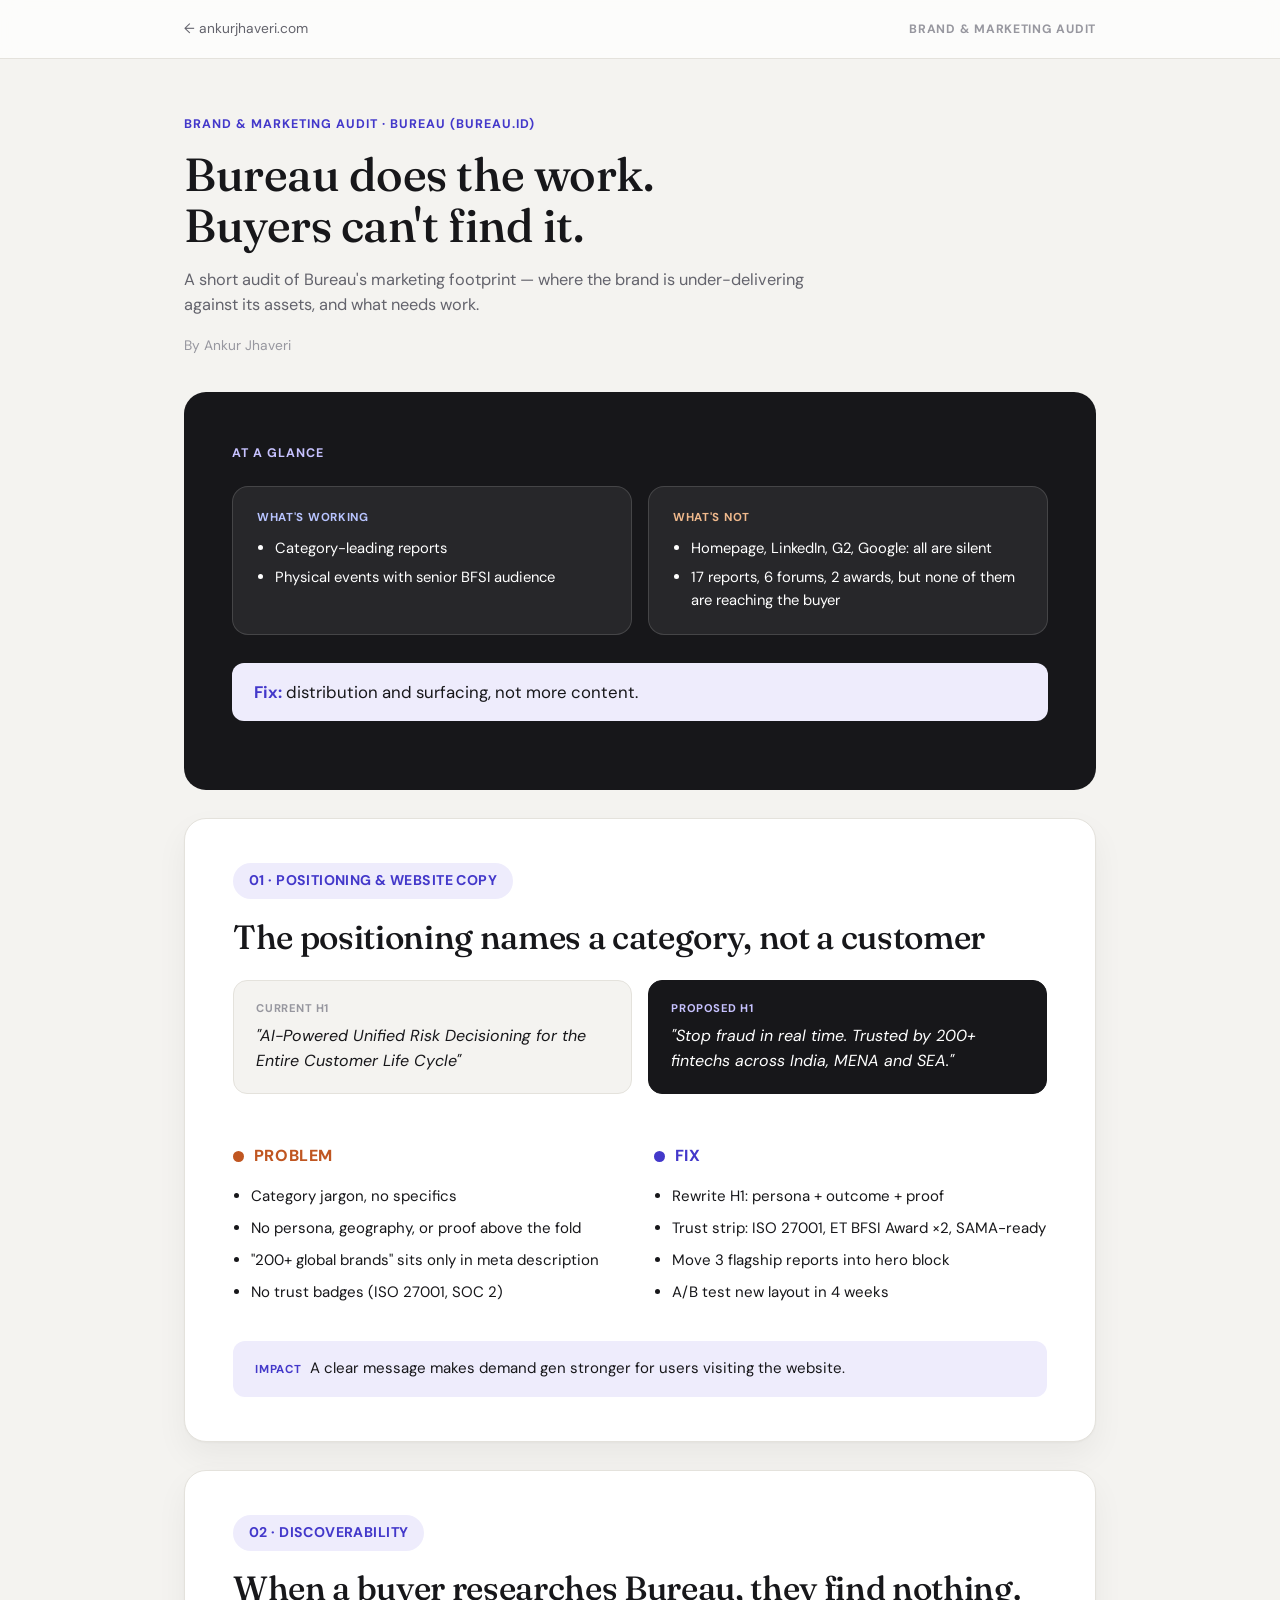
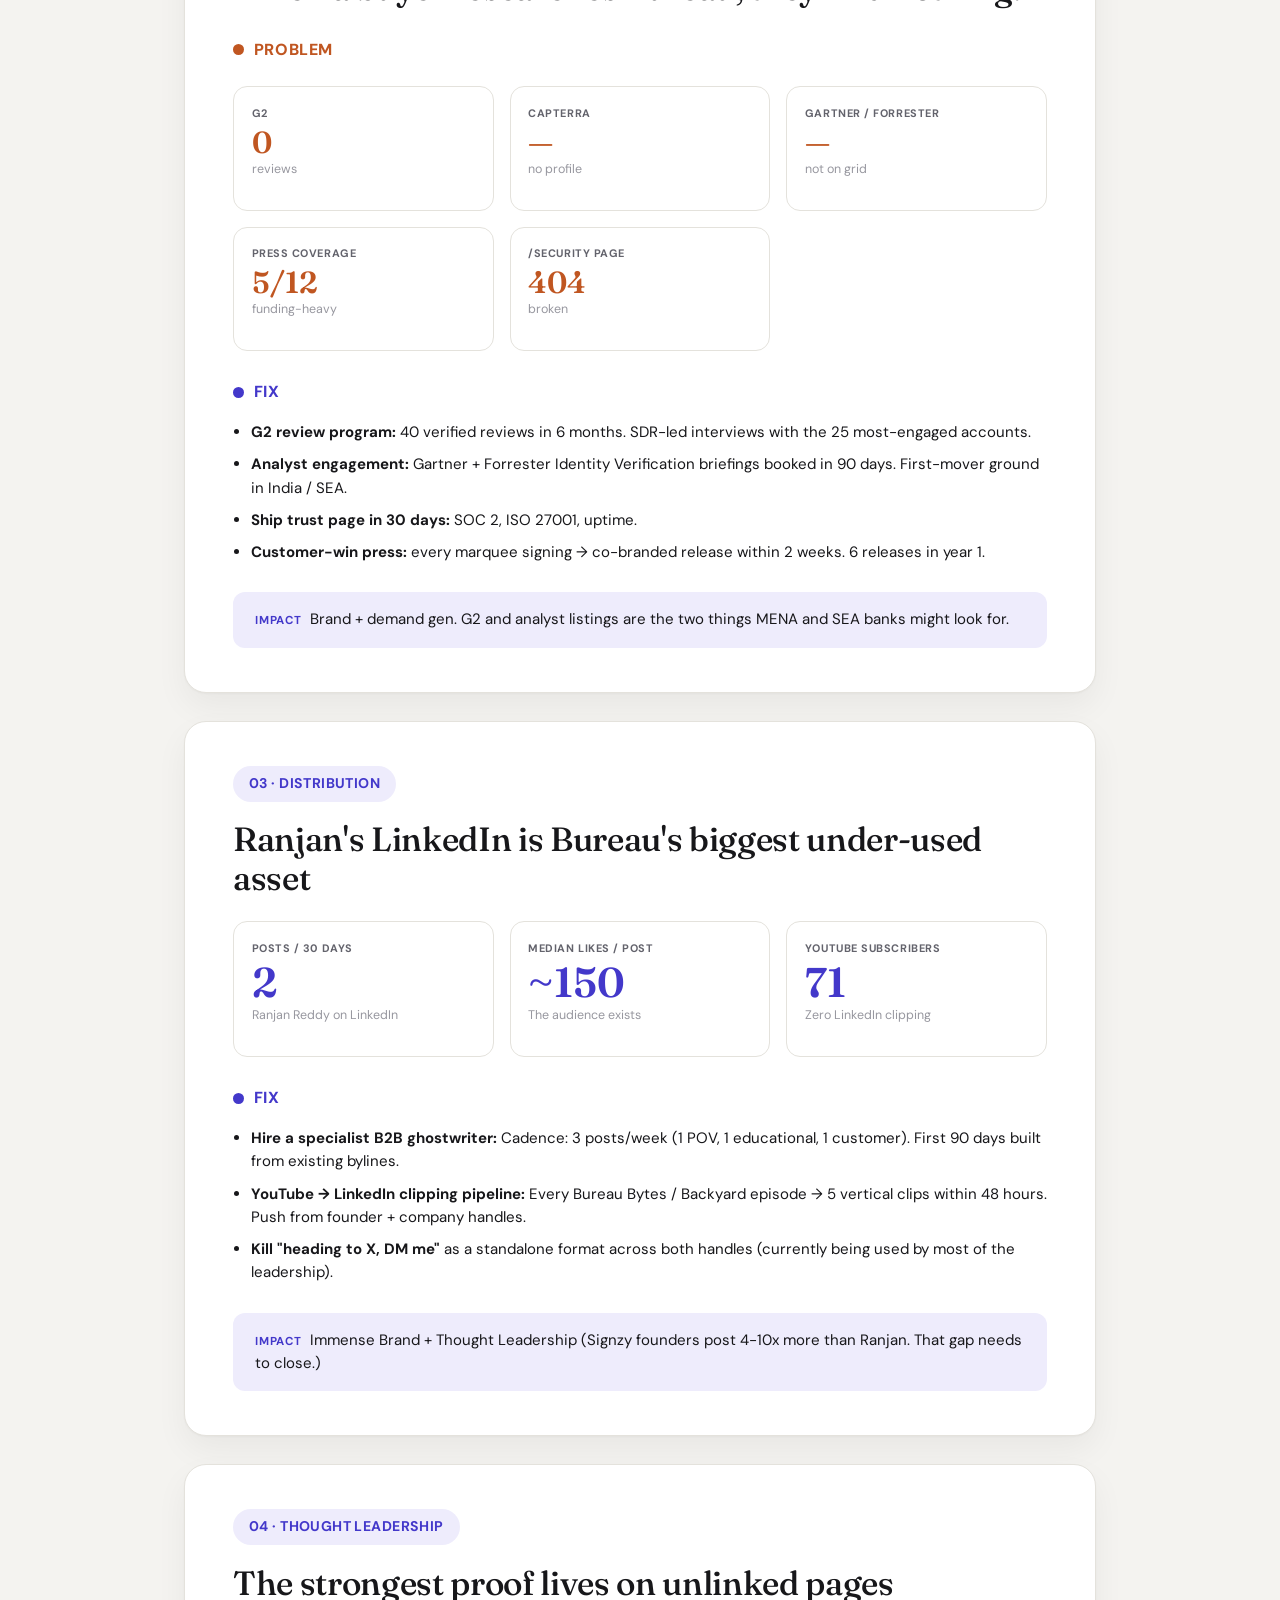
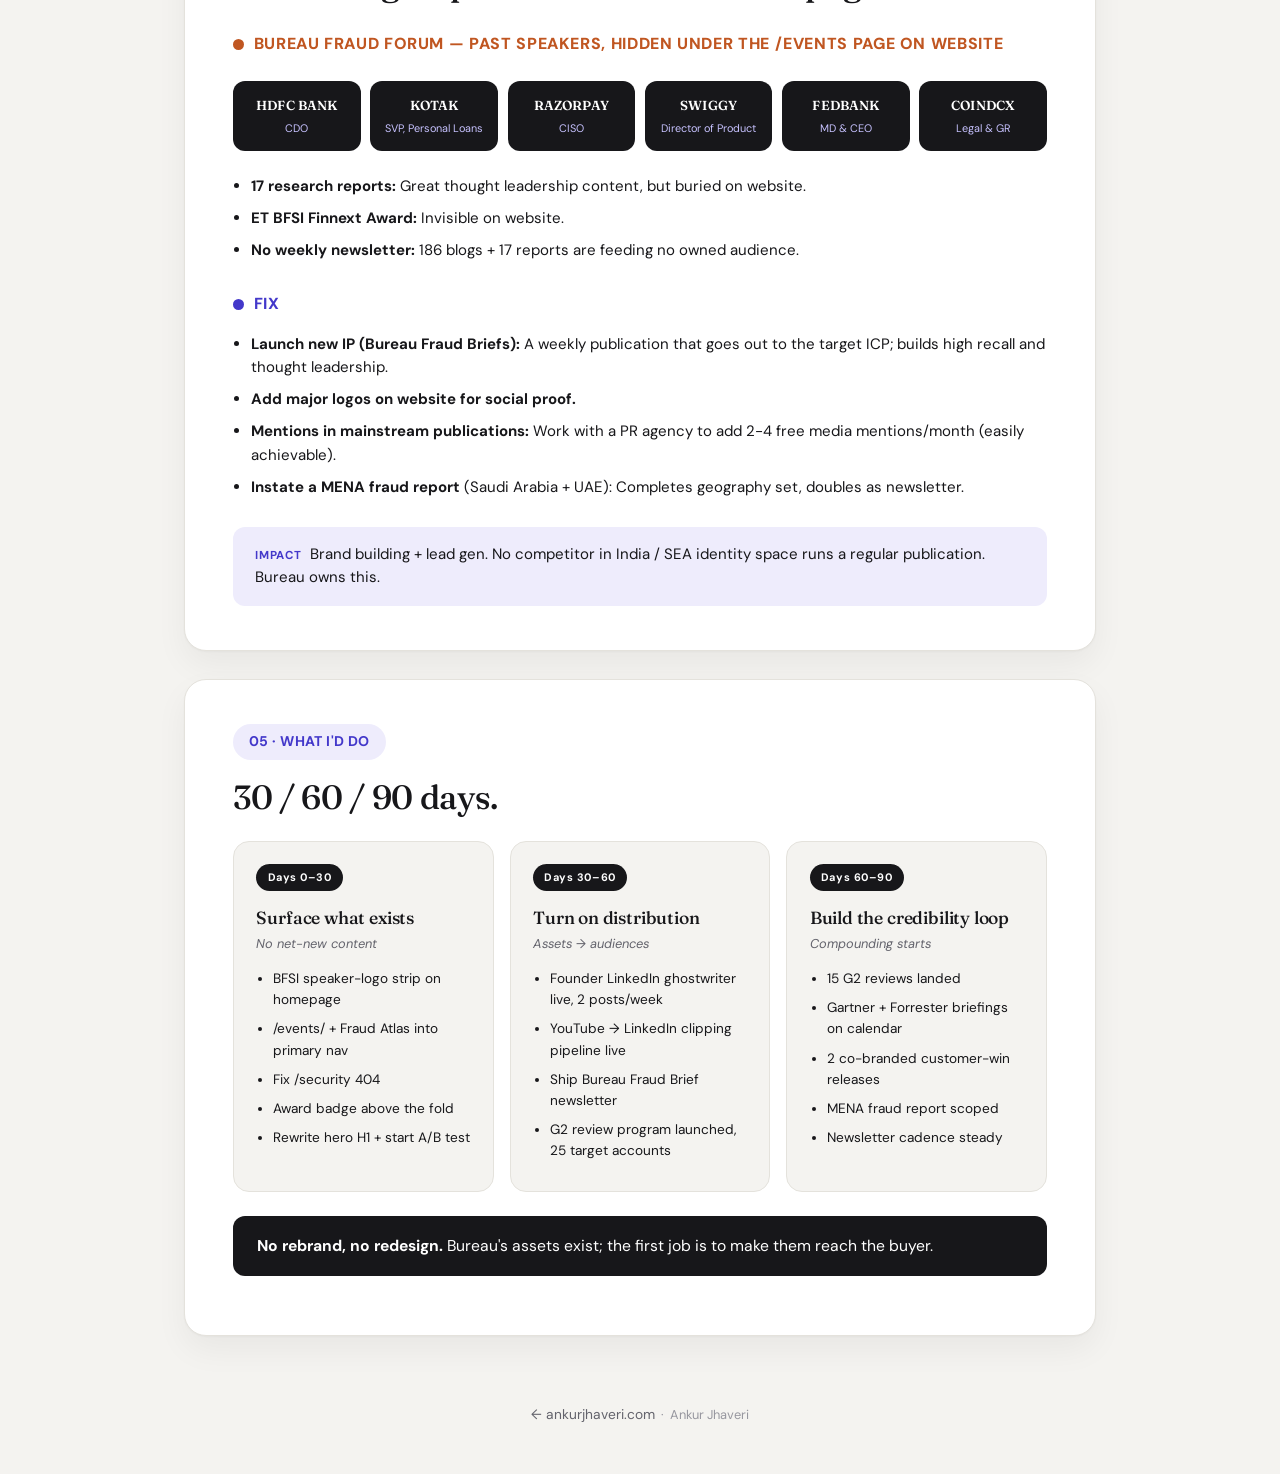
==== commit e6bf251c: "Add page masthead above the deck content on Bureau audit page" ====
--- a/brand-audits/bureau/index.html
+++ b/brand-audits/bureau/index.html
@@ -63,22 +63,33 @@
     margin: 0 0 1.15rem;
   }
 
-  /* Hero reads as the title slide — dark, sets the whole report's frame */
+  /* Masthead — sits on the plain page background, reads as an article opening
+     before the deck-style content begins. Not a card. */
+  .report-masthead { padding: 1.25rem 0 2.25rem; }
+  .report-eyebrow {
+    font-size: 0.78rem; font-weight: 700; letter-spacing: 0.08em;
+    text-transform: uppercase; color: var(--accent); margin: 0 0 0.9rem;
+  }
+  .report-title {
+    font-family: var(--font-head); font-weight: 500; color: var(--ink);
+    font-size: clamp(2rem, 4.5vw, 2.9rem); line-height: 1.1; margin: 0 0 1rem;
+  }
+  .report-context {
+    font-size: 1.02rem; color: var(--muted); max-width: 42rem; margin: 0 0 1.1rem;
+  }
+  .report-byline {
+    font-size: 0.86rem; color: var(--faint); margin: 0;
+  }
+
+  /* First "slide" — the at-a-glance summary, dark, sets the deck's frame */
   .report-hero {
     background: var(--ink); color: #fff;
     border-radius: 22px; padding: 3.25rem 3rem; margin-bottom: 1.75rem;
   }
   @media (max-width: 780px) { .report-hero { padding: 2.25rem 1.5rem; } }
-  .report-eyebrow {
+  .hero-kicker {
     font-size: 0.78rem; font-weight: 700; letter-spacing: 0.08em;
-    text-transform: uppercase; color: #c7c2ff; margin: 0 0 0.9rem;
-  }
-  .report-title {
-    font-family: var(--font-head); font-weight: 500; color: #fff;
-    font-size: clamp(2rem, 4.5vw, 2.9rem); line-height: 1.1; margin: 0 0 1rem;
-  }
-  .report-context {
-    font-size: 1.02rem; color: #c3c7d1; max-width: 42rem; margin: 0 0 2rem;
+    text-transform: uppercase; color: #c7c2ff; margin: 0 0 1.4rem;
   }
 
   .two-col { display: grid; grid-template-columns: 1fr 1fr; gap: 1rem; margin-bottom: 1.75rem; }
@@ -187,11 +198,17 @@
 
 <main>
 
-  <!-- INTRO -->
-  <section class="report-hero">
-    <p class="report-eyebrow">Bureau &middot; Marketing Audit</p>
+  <!-- MASTHEAD -->
+  <section class="report-masthead">
+    <p class="report-eyebrow">Brand &amp; Marketing Audit &middot; Bureau (bureau.id)</p>
     <h1 class="report-title">Bureau does the work.<br>Buyers can't find it.</h1>
     <p class="report-context">A short audit of Bureau's marketing footprint — where the brand is under-delivering against its assets, and what needs work.</p>
+    <p class="report-byline">By Ankur Jhaveri</p>
+  </section>
+
+  <!-- AT A GLANCE -->
+  <section class="report-hero">
+    <p class="hero-kicker">At a glance</p>
 
     <div class="two-col">
       <div class="info-card">
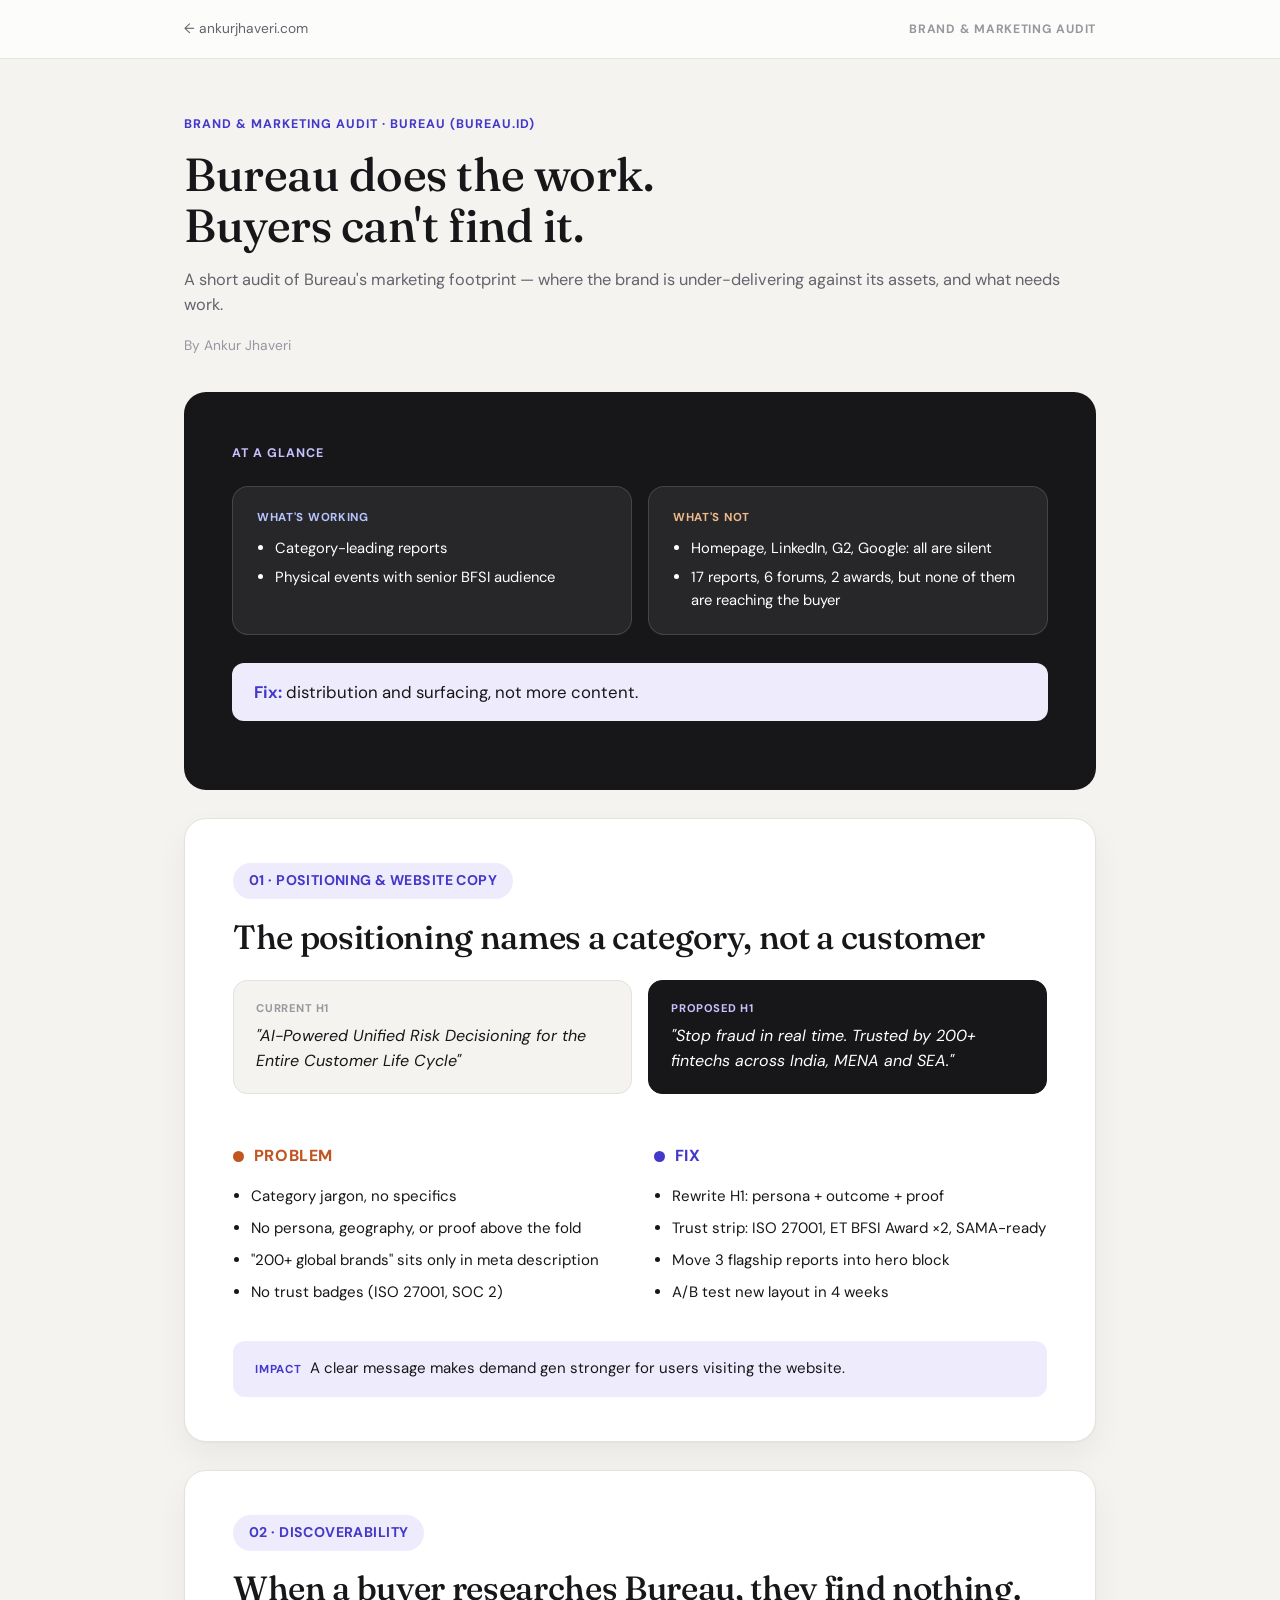
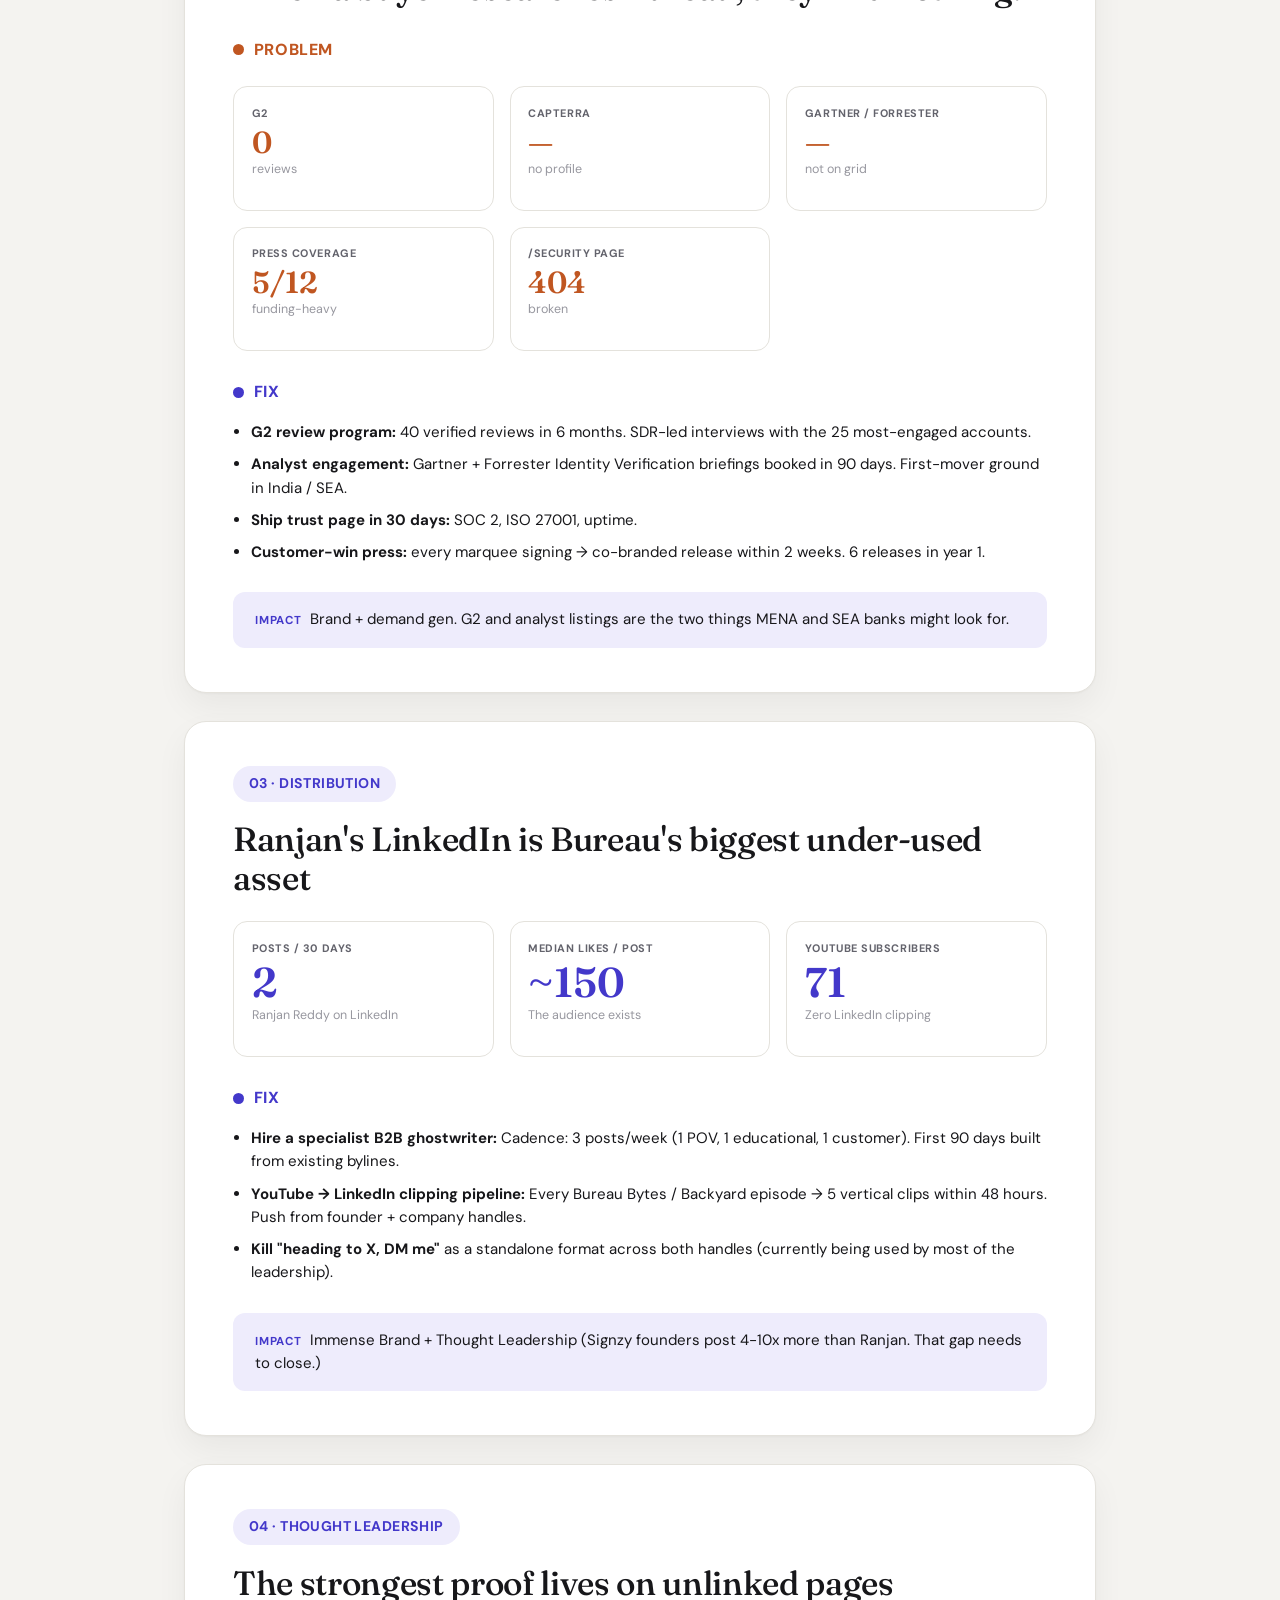
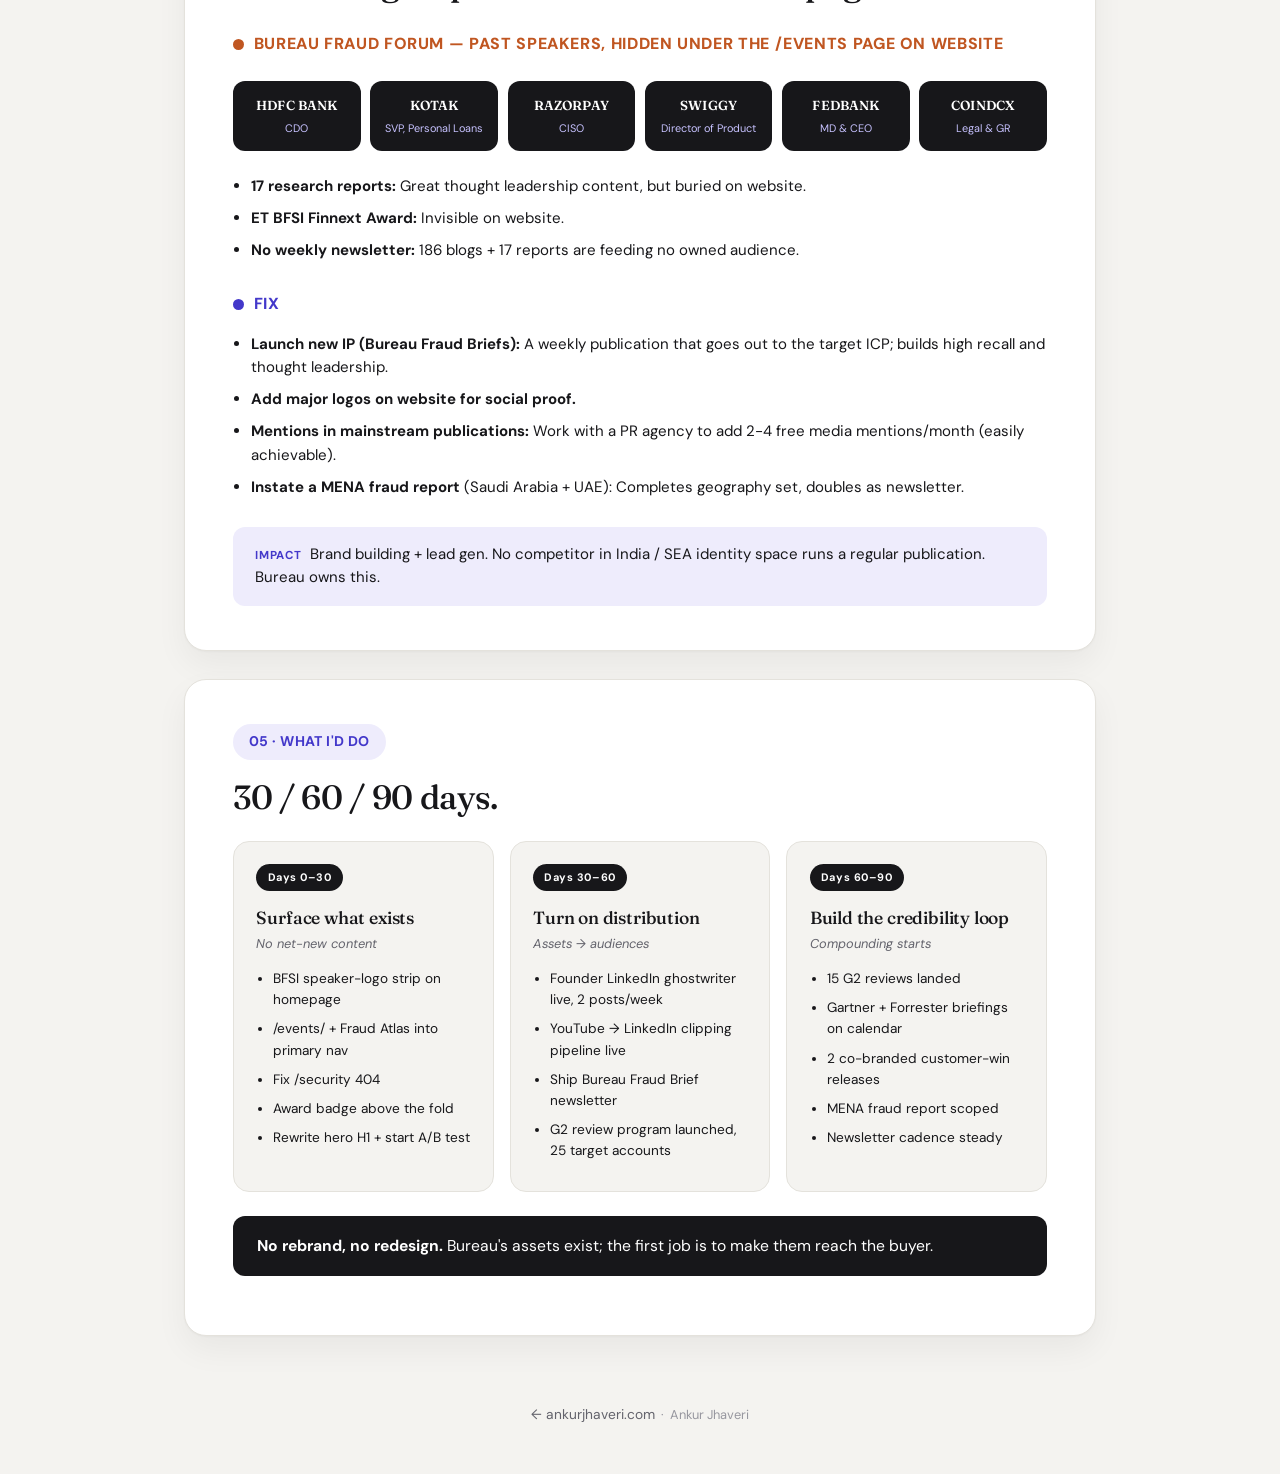
==== commit 13c3bda8: "Fix context paragraph width mismatch in masthead on Bureau audit page" ====
--- a/brand-audits/bureau/index.html
+++ b/brand-audits/bureau/index.html
@@ -75,7 +75,7 @@
     font-size: clamp(2rem, 4.5vw, 2.9rem); line-height: 1.1; margin: 0 0 1rem;
   }
   .report-context {
-    font-size: 1.02rem; color: var(--muted); max-width: 42rem; margin: 0 0 1.1rem;
+    font-size: 1.02rem; color: var(--muted); margin: 0 0 1.1rem;
   }
   .report-byline {
     font-size: 0.86rem; color: var(--faint); margin: 0;
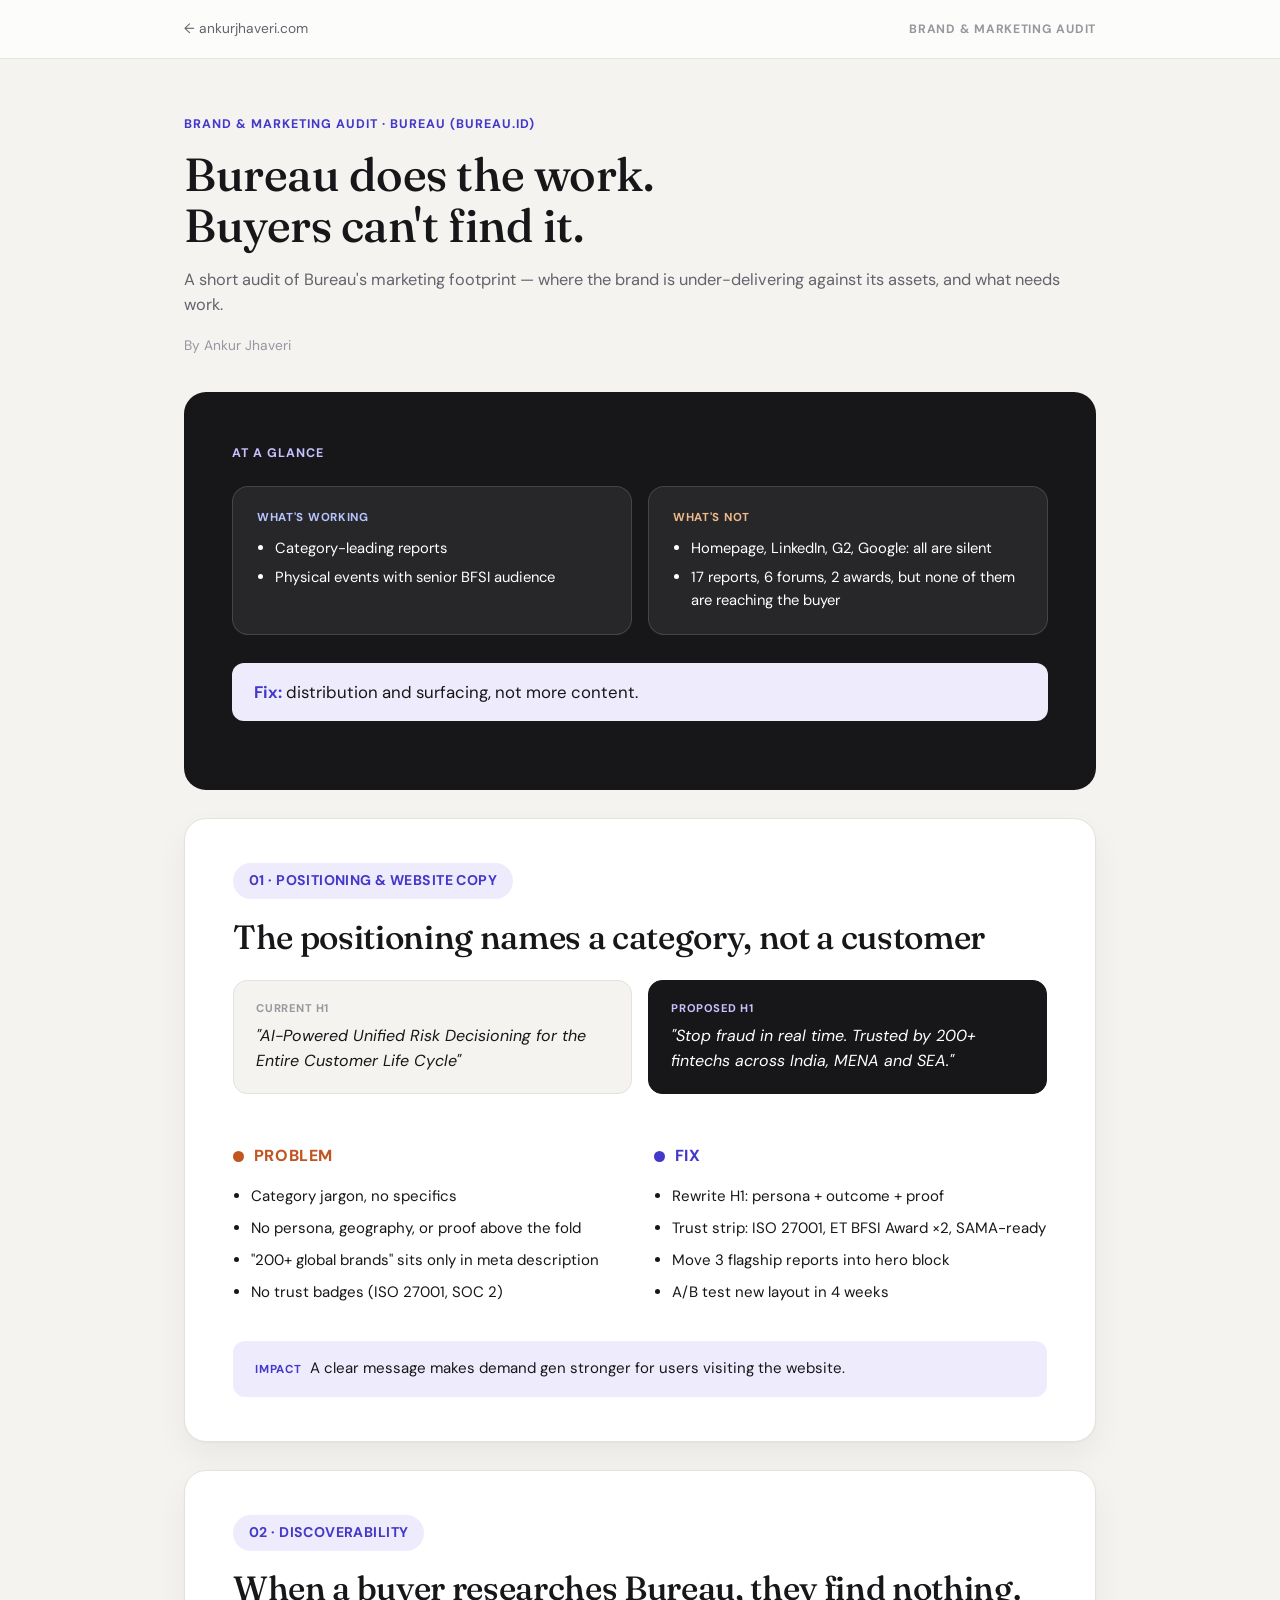
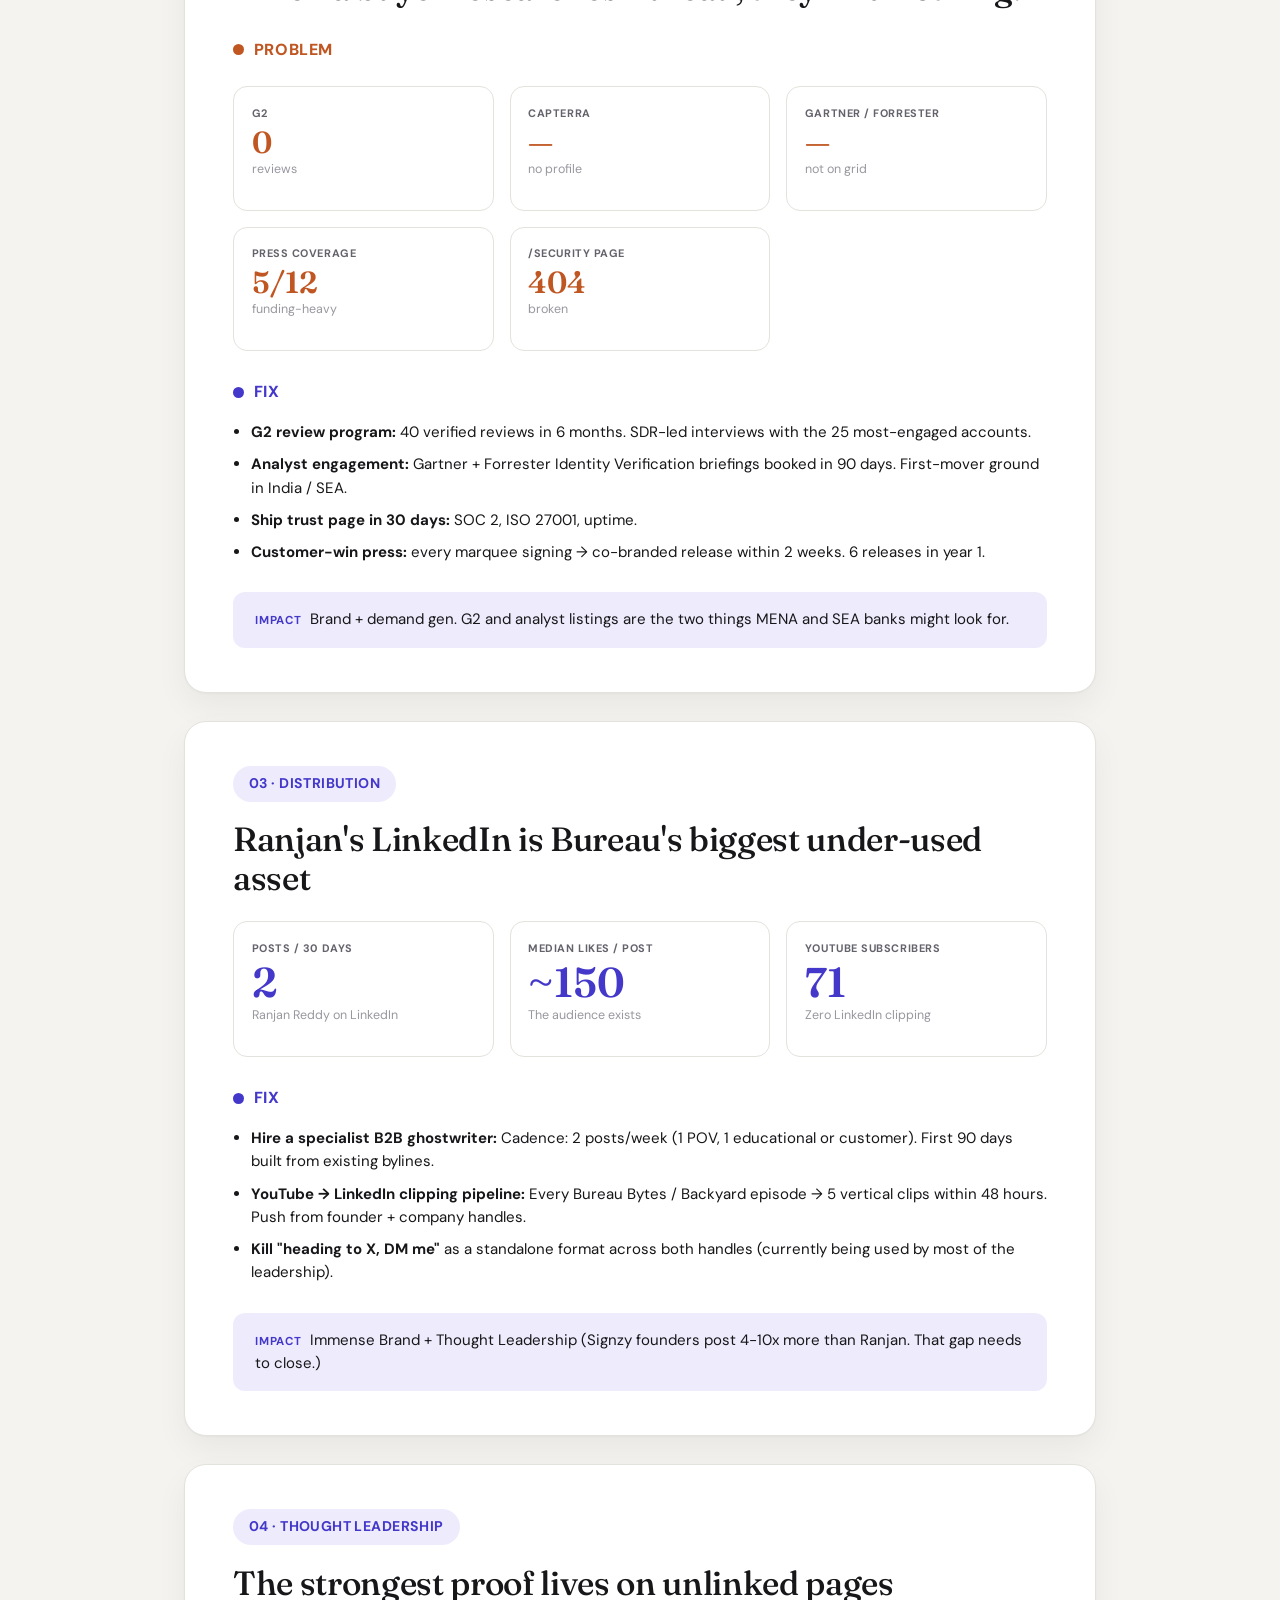
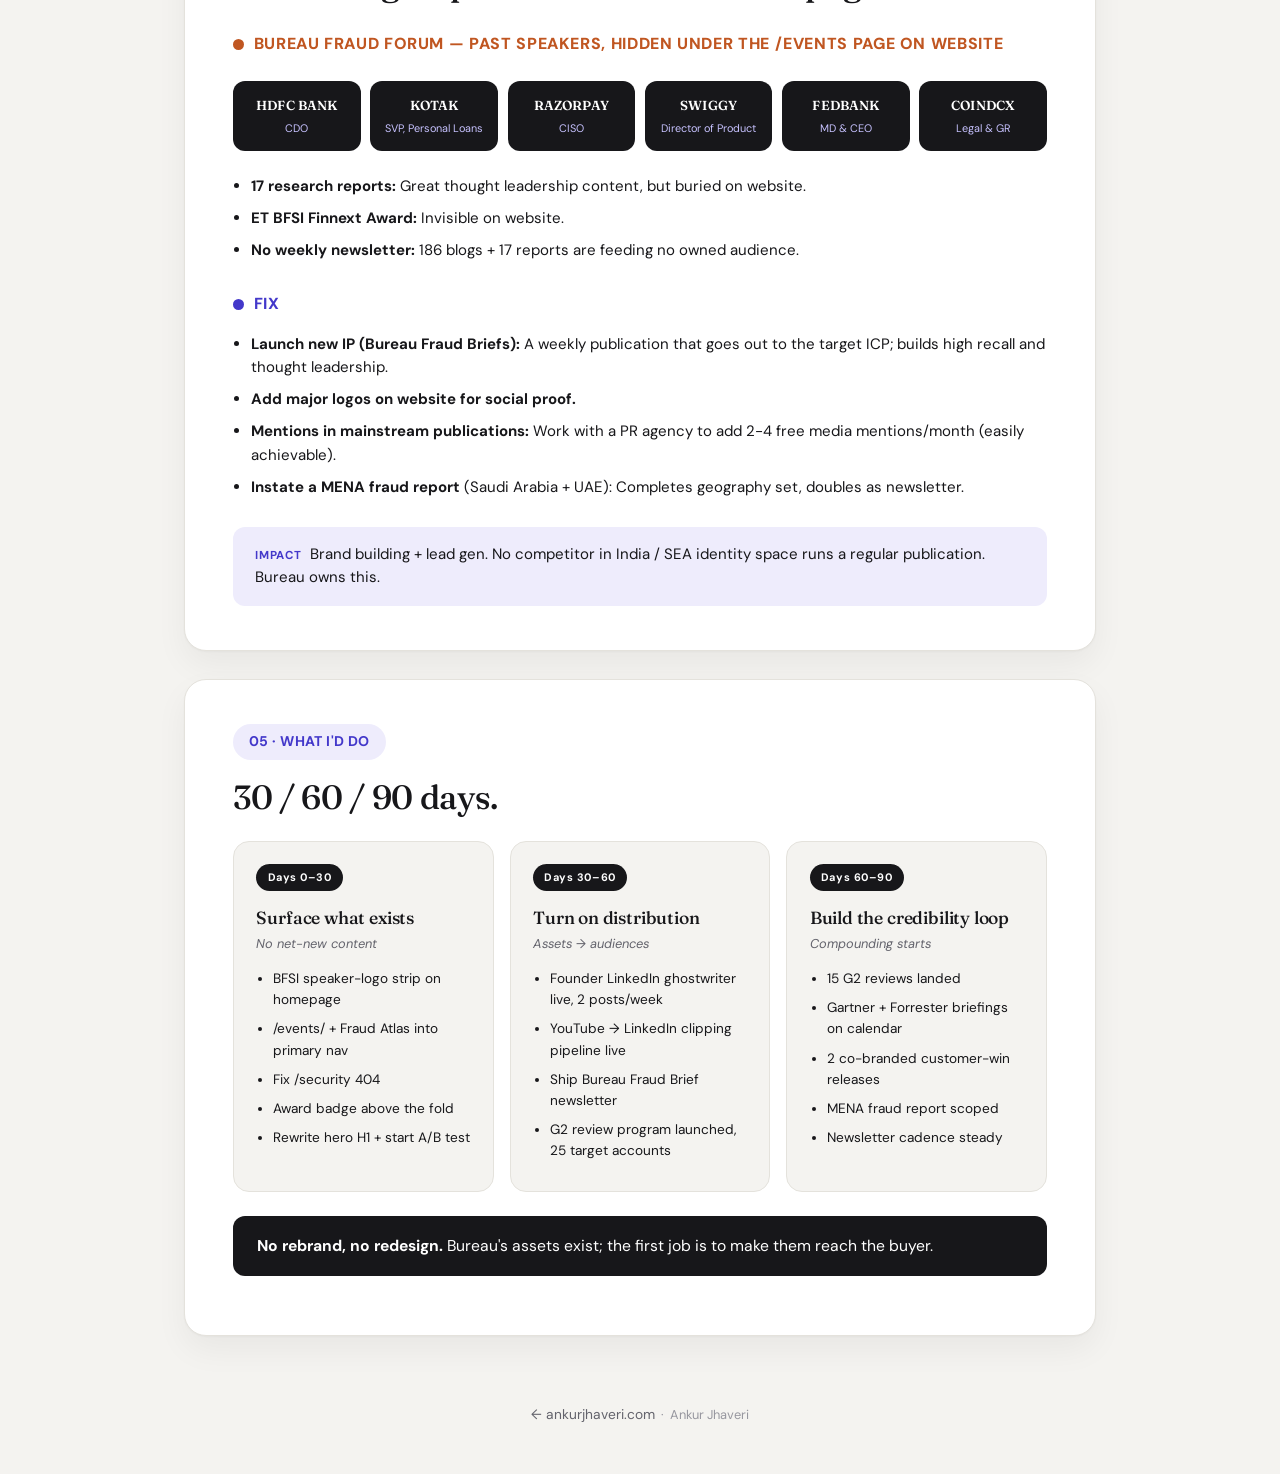
==== commit cc9cde96: "Fix posts/week inconsistency on Bureau audit page (2/week, consistent)" ====
--- a/brand-audits/bureau/index.html
+++ b/brand-audits/bureau/index.html
@@ -312,7 +312,7 @@
 
     <p class="col-label fix"><span class="dot"></span>Fix</p>
     <ul class="plain-list">
-      <li><strong>Hire a specialist B2B ghostwriter:</strong> Cadence: 3 posts/week (1 POV, 1 educational, 1 customer). First 90 days built from existing bylines.</li>
+      <li><strong>Hire a specialist B2B ghostwriter:</strong> Cadence: 2 posts/week (1 POV, 1 educational or customer). First 90 days built from existing bylines.</li>
       <li><strong>YouTube &rarr; LinkedIn clipping pipeline:</strong> Every Bureau Bytes / Backyard episode &rarr; 5 vertical clips within 48 hours. Push from founder + company handles.</li>
       <li><strong>Kill "heading to X, DM me"</strong> as a standalone format across both handles (currently being used by most of the leadership).</li>
     </ul>
